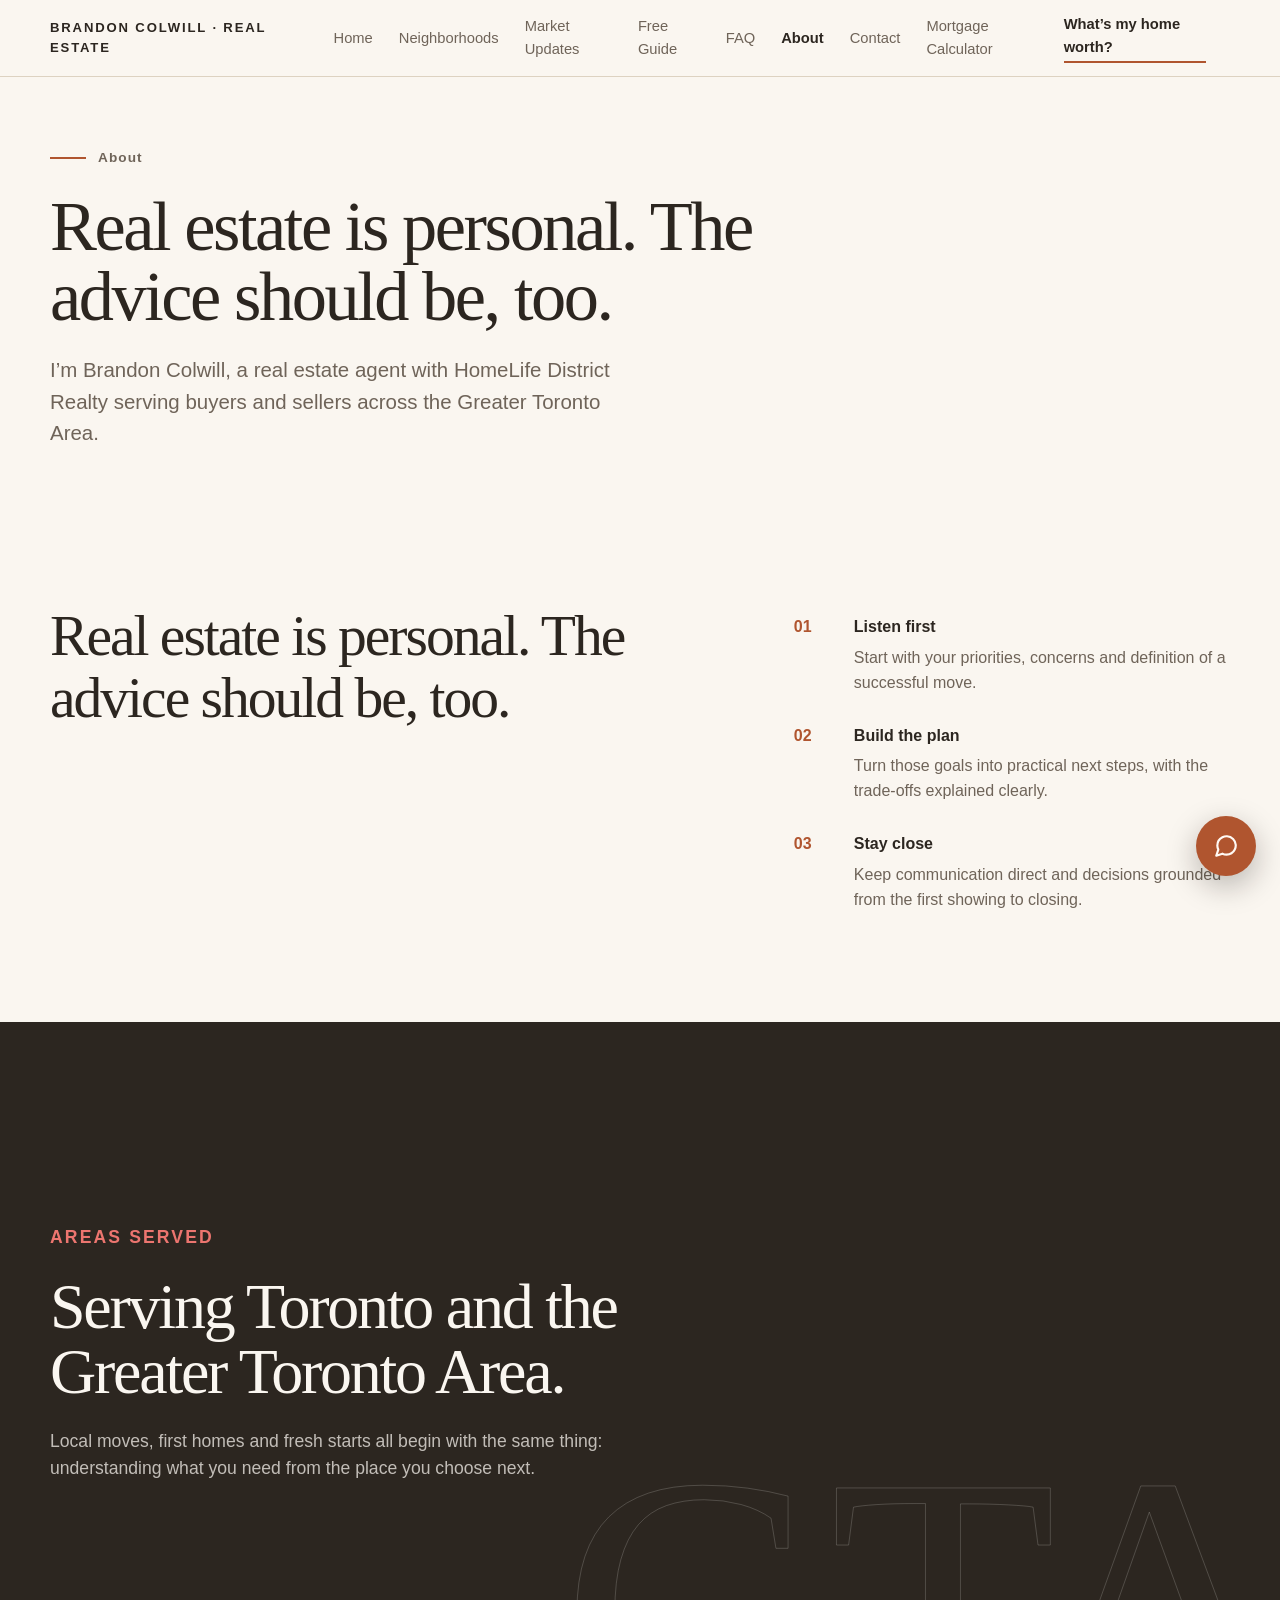
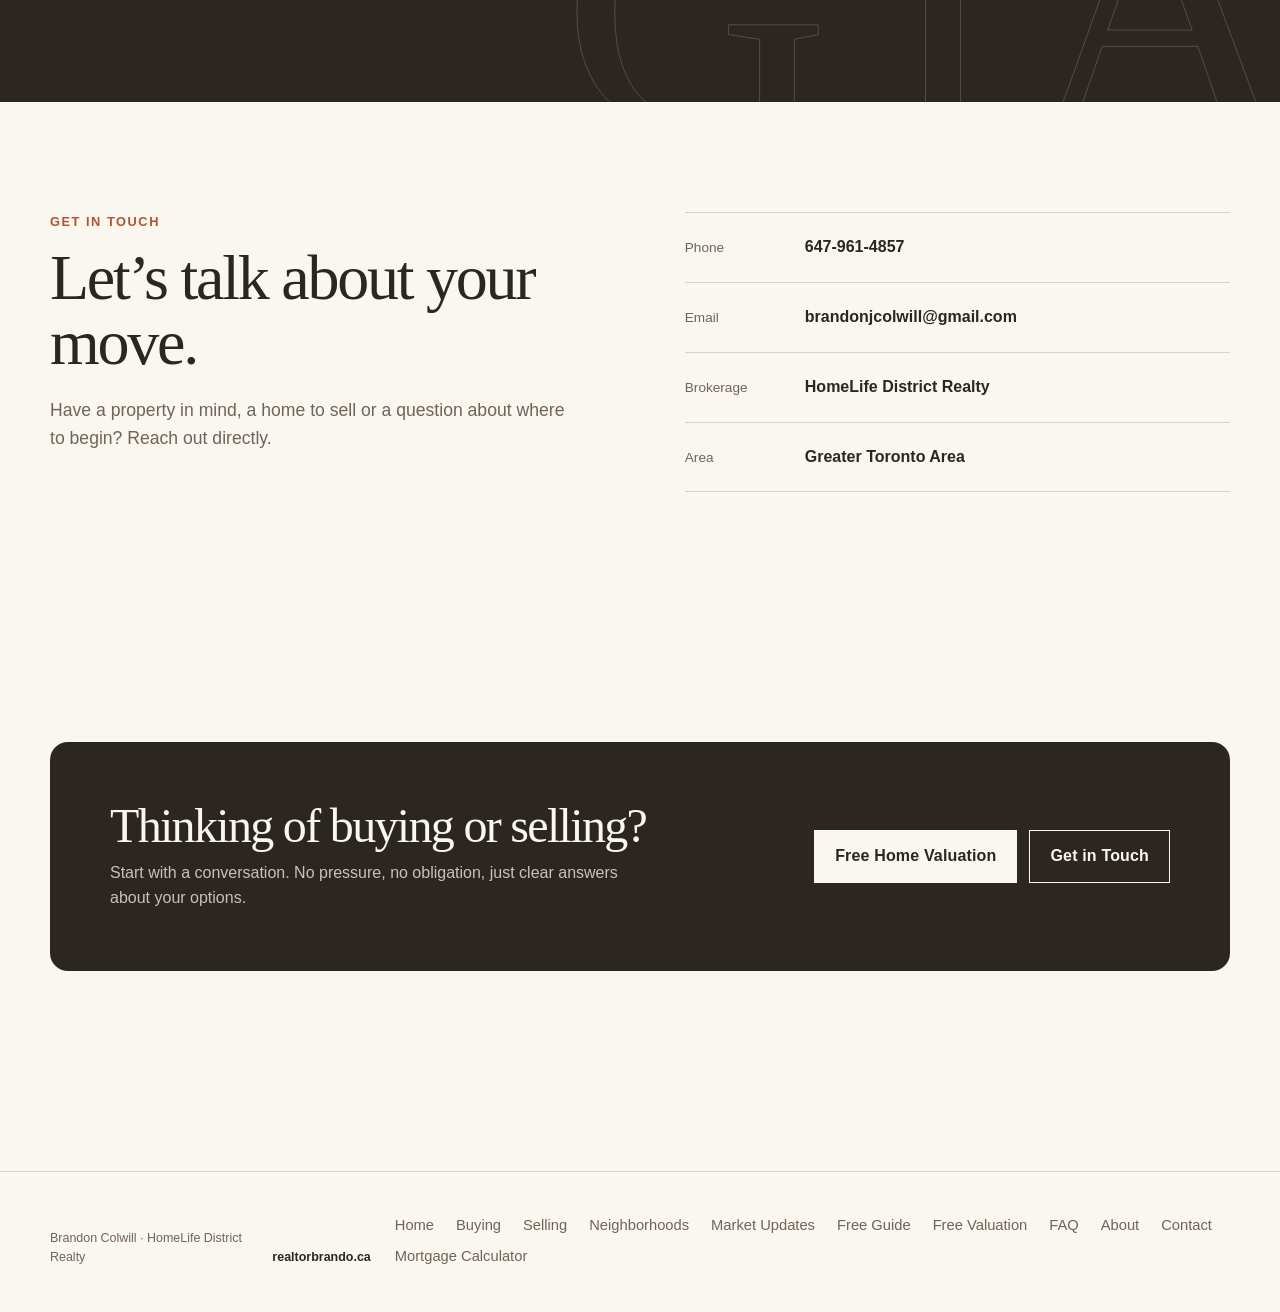
==== about.html @ e0e0dcb7 "Add Buyer and Seller hub pages + nav/footer/chatbot links" ====
<!doctype html>
<html lang="en">
<head>
  <meta charset="utf-8" />
  <meta name="viewport" content="width=device-width, initial-scale=1, viewport-fit=cover" />
  <meta name="color-scheme" content="light dark" />
  <meta name="description" content="About Brandon Colwill: thoughtful real estate guidance for buyers and sellers across the Greater Toronto Area with HomeLife District Realty." />
  <link rel="canonical" href="https://realtorbrando.ca/about.html" />
  <link rel="icon" type="image/png" href="[data-uri]" />
  <meta property="og:type" content="website" />
  <meta property="og:site_name" content="Brandon Colwill Real Estate" />
  <meta property="og:title" content="About Brandon Colwill | GTA Real Estate" />
  <meta property="og:description" content="About Brandon Colwill: thoughtful real estate guidance for buyers and sellers across the Greater Toronto Area with HomeLife District Realty." />
  <meta property="og:url" content="https://realtorbrando.ca/about.html" />
  <meta property="og:image" content="https://realtorbrando.ca/og-image.png" />
  <meta property="og:image:width" content="1200" />
  <meta property="og:image:height" content="630" />
  <meta property="og:image:alt" content="Brandon Colwill, Greater Toronto Area Real Estate" />
  <meta name="twitter:card" content="summary_large_image" />
  <meta name="twitter:title" content="About Brandon Colwill | GTA Real Estate" />
  <meta name="twitter:description" content="About Brandon Colwill: thoughtful real estate guidance for buyers and sellers across the Greater Toronto Area with HomeLife District Realty." />
  <meta name="twitter:image" content="https://realtorbrando.ca/og-image.png" />
  <title>About Brandon Colwill | GTA Real Estate</title>
  <link rel="stylesheet" href="styles.css" />
</head>
<body>
<header class="site-header" aria-label="Primary navigation">
    <div class="wrap topline">
      <div class="identity"><a href="index.html" style="text-decoration:none">Brandon Colwill &middot; Real Estate</a></div>
      <button class="nav-toggle" aria-label="Open menu" aria-expanded="false"><span></span><span></span><span></span></button>
      <nav class="main-nav" aria-label="Pages">
              <a href="index.html">Home</a>
      <a href="buyers.html" class="nav-hub">Buying</a>
      <a href="sellers.html" class="nav-hub">Selling</a>
      <a href="neighborhoods.html">Neighborhoods</a>
      <a href="market.html">Market Updates</a>
      <a href="guide.html">Free Guide</a>
      <a href="faq.html">FAQ</a>
      <a href="about.html" aria-current="page">About</a>
      <a href="contact.html">Contact</a>
      <a href="calculator.html">Mortgage Calculator</a>
      <a href="valuation.html" class="nav-cta">What&rsquo;s my home worth?</a>
      </nav>
      <div class="nav-scrim" aria-hidden="true"></div>
    </div>
  </header>
  <main>
    <div class="wrap page-hero">
      <p class="eyebrow">About</p>
      <h1>Real estate is personal. The advice should be, too.</h1>
      <p class="hero-lede">I’m Brandon Colwill, a real estate agent with HomeLife District Realty serving buyers and sellers across the Greater Toronto Area.</p>
    </div>

<section id="approach">
      <div class="wrap approach-grid">
        <p class="manifesto">Real estate is personal. The advice should be, too.</p>
        <div class="steps">
          <article class="step">
            <span>01</span>
            <div><h3>Listen first</h3><p>Start with your priorities, concerns and definition of a successful move.</p></div>
          </article>
          <article class="step">
            <span>02</span>
            <div><h3>Build the plan</h3><p>Turn those goals into practical next steps, with the trade-offs explained clearly.</p></div>
          </article>
          <article class="step">
            <span>03</span>
            <div><h3>Stay close</h3><p>Keep communication direct and decisions grounded from the first showing to closing.</p></div>
          </article>
        </div>
      </div>
    </section>
<section class="region">
      <div class="wrap">
        <p class="section-label">Areas served</p>
        <h2>Serving Toronto and the Greater Toronto Area.</h2>
        <p>Local moves, first homes and fresh starts all begin with the same thing: understanding what you need from the place you choose next.</p>
      </div>
    </section>
<section id="contact">
      <div class="wrap contact">
        <div>
          <p class="section-label">Get in touch</p>
          <h2>Let’s talk about your move.</h2>
          <p class="contact-copy">Have a property in mind, a home to sell or a question about where to begin? Reach out directly.</p>
        </div>
        <div class="contact-list">
          <div class="contact-row"><span>Phone</span><a href="tel:+16479614857">647-961-4857</a></div>
          <div class="contact-row"><span>Email</span><a href="mailto:brandonjcolwill@gmail.com">brandonjcolwill@gmail.com</a></div>
          <div class="contact-row"><span>Brokerage</span><strong>HomeLife District Realty</strong></div>
          <div class="contact-row"><span>Area</span><strong>Greater Toronto Area</strong></div>
        </div>
      </div>
    </section>
    <section><div class="wrap">
      <div class="cta-band">
        <div>
          <h2>Thinking of buying or selling?</h2>
          <p>Start with a conversation. No pressure, no obligation, just clear answers about your options.</p>
        </div>
        <div class="actions">
          <a class="button primary" href="valuation.html">Free Home Valuation</a>
          <a class="button secondary" href="about.html">Get in Touch</a>
        </div>
      </div>
    </div></section>

  </main>
<footer>
    <div class="wrap footer-inner">
      <p>Brandon Colwill &middot; HomeLife District Realty</p>
      <p class="domain">realtorbrando.ca</p>
      <nav class="footer-nav" aria-label="Footer">
        <a href="index.html">Home</a><a href="buyers.html">Buying</a><a href="sellers.html">Selling</a><a href="neighborhoods.html">Neighborhoods</a><a href="market.html">Market Updates</a><a href="guide.html">Free Guide</a><a href="valuation.html">Free Valuation</a><a href="faq.html">FAQ</a><a href="about.html">About</a><a href="contact.html">Contact</a><a href="calculator.html">Mortgage Calculator</a>
      </nav>
    </div>
  </footer>
<div class="mobile-cta" role="navigation" aria-label="Quick contact">
    <a class="mcta mcta-call" href="tel:+16479614857">Call Now</a>
    <a class="mcta mcta-value" href="valuation.html">Free Valuation</a>
  </div>
<div class="chat-widget">
  <div class="chat-nudge" id="chatNudge" hidden>
    <button class="chat-nudge-close" id="chatNudgeX" aria-label="Dismiss">×</button>
    <p>Hi! Looking to buy or sell in the GTA? Ask me anything.</p>
  </div>
  <div class="chat-panel" id="chatPanel" hidden role="dialog" aria-label="Chat with Brandon's assistant">
    <div class="chat-head">
      <span class="chat-avatar">B</span>
      <div><strong>Brando</strong><span class="chat-status"><i></i>Online · replies instantly</span></div>
      <button class="chat-close" id="chatClose" aria-label="Close chat">×</button>
    </div>
    <div class="chat-msgs" id="chatMsgs" aria-live="polite"></div>
    <div class="chat-chips" id="chatChips"></div>
    <form class="chat-input" id="chatForm">
      <input id="chatText" type="text" placeholder="Type your question…" autocomplete="off" aria-label="Type your question" maxlength="500" />
      <button type="submit" aria-label="Send">➤</button>
    </form>
  </div>
  <button class="chat-fab" id="chatFab" aria-label="Open chat">
    <svg class="ic-chat" viewBox="0 0 24 24" width="26" height="26" fill="none" stroke="currentColor" stroke-width="2" stroke-linecap="round" stroke-linejoin="round"><path d="M21 11.5a8.38 8.38 0 0 1-.9 3.8 8.5 8.5 0 0 1-7.6 4.7 8.38 8.38 0 0 1-3.8-.9L3 21l1.9-5.7a8.38 8.38 0 0 1-.9-3.8 8.5 8.5 0 0 1 4.7-7.6 8.38 8.38 0 0 1 3.8-.9h.5a8.48 8.48 0 0 1 8 8v.5z"/></svg>
    <svg class="ic-x" viewBox="0 0 24 24" width="24" height="24" fill="none" stroke="currentColor" stroke-width="2.4" stroke-linecap="round"><path d="M18 6 6 18M6 6l12 12"/></svg>
  </button>
</div>
<script>
(function(){
  var h=document.querySelector('.site-header');
  if(h){function t(){h.classList.toggle('scrolled',window.scrollY>40)}t();addEventListener('scroll',t,{passive:true});}
  var b=document.querySelector('.nav-toggle'),n=document.querySelector('.main-nav'),s=document.querySelector('.nav-scrim');
  if(b&&n){
    function close(){document.body.classList.remove('nav-open');b.setAttribute('aria-expanded','false');b.setAttribute('aria-label','Open menu');}
    b.addEventListener('click',function(){
      var open=document.body.classList.toggle('nav-open');
      b.setAttribute('aria-expanded',open?'true':'false');
      b.setAttribute('aria-label',open?'Close menu':'Open menu');
    });
    n.addEventListener('click',function(e){if(e.target.closest('a'))close();});
    if(s)s.addEventListener('click',close);
    addEventListener('keydown',function(e){if(e.key==='Escape')close();});
  }
})();
</script>
<script>
(function(){
  var fab=document.getElementById('chatFab'),panel=document.getElementById('chatPanel'),
      msgs=document.getElementById('chatMsgs'),form=document.getElementById('chatForm'),
      input=document.getElementById('chatText'),chips=document.getElementById('chatChips'),
      nudge=document.getElementById('chatNudge'),nudgeX=document.getElementById('chatNudgeX'),
      closeBtn=document.getElementById('chatClose');
  if(!fab)return;
  var opened=false,greeted=false,lead={step:0,name:'',phone:'',interest:''};
  var DEFAULT_CHIPS=["What's my home worth?","I'm looking to buy","Talk to Brandon"];
  function scrollDown(){msgs.scrollTop=msgs.scrollHeight;}
  function addMsg(html,who){
    var d=document.createElement('div');d.className='chat-msg '+who;
    if(who==='user'){d.textContent=html;}else{d.innerHTML=html;}
    msgs.appendChild(d);scrollDown();return d;
  }
  function setChips(list){
    chips.innerHTML='';
    list.forEach(function(t){
      var b=document.createElement('button');b.type='button';b.className='chat-chip';b.textContent=t;
      b.addEventListener('click',function(){handleUser(t);});
      chips.appendChild(b);
    });
  }
  function typing(on){
    var t=document.getElementById('chatTyping');
    if(on&&!t){var d=document.createElement('div');d.className='chat-msg bot typing';d.id='chatTyping';d.innerHTML='<span></span><span></span><span></span>';msgs.appendChild(d);scrollDown();}
    if(!on&&t){t.remove();}
  }
  function say(html,chipsList){
    typing(true);
    setTimeout(function(){
      typing(false);addMsg(html,'bot');setChips(chipsList||[]);
    },650+Math.random()*500);
  }
  function openChat(){
    panel.hidden=false;fab.classList.add('open');fab.setAttribute('aria-label','Close chat');
    opened=true;nudge.hidden=true;
    if(!greeted){greeted=true;
      say("Hey! I'm <b>Brando</b>, Brandon's digital assistant. Are you looking to <b>buy</b>, <b>sell</b>, or just browsing?",DEFAULT_CHIPS);
    }
    setTimeout(function(){input.focus();},100);
  }
  function closeChat(){panel.hidden=true;fab.classList.remove('open');fab.setAttribute('aria-label','Open chat');}
  fab.addEventListener('click',function(){panel.hidden?openChat():closeChat();});
  closeBtn.addEventListener('click',closeChat);
  nudge.addEventListener('click',function(e){if(e.target!==nudgeX)openChat();});
  nudgeX.addEventListener('click',function(e){e.stopPropagation();nudge.hidden=true;try{sessionStorage.setItem('chatNudgeOff','1');}catch(_){}});
  document.addEventListener('keydown',function(e){if(e.key==='Escape'&&!panel.hidden)closeChat();});
  setTimeout(function(){
    var off=false;try{off=sessionStorage.getItem('chatNudgeOff');}catch(_){}
    if(!opened&&!off)nudge.hidden=false;
  },7000);
  function startLead(){
    lead={step:1,name:'',phone:'',interest:''};
    say("Absolutely! Brandon loves talking real estate. What's your <b>full name</b>?");
  }
  function submitLead(){
    var payload={name:lead.name,phone:lead.phone,interest:lead.interest,
      _subject:'Chatbot lead from realtorbrando.ca',
      message:'New chat lead: '+lead.name+' ('+lead.phone+'), interested in: '+lead.interest};
    try{
      fetch('https://formsubmit.co/ajax/brandonjcolwill@gmail.com',{method:'POST',
        headers:{'Content-Type':'application/json','Accept':'application/json'},
        body:JSON.stringify(payload)});
    }catch(_){}
    lead.step=0;
    say("Done, "+esc(lead.name.split(' ')[0])+"! Brandon will reach out shortly at <b>"+esc(lead.phone)+"</b>. Anything else I can help with meanwhile?",DEFAULT_CHIPS);
  }
  function esc(s){return String(s).replace(/&/g,'&amp;').replace(/</g,'&lt;').replace(/>/g,'&gt;');}
  function brain(raw){
    var t=' '+raw.toLowerCase()+' ';
    function has(){for(var i=0;i<arguments.length;i++){if(t.indexOf(arguments[i])>-1)return true;}return false;}
    if(lead.step===1){lead.name=raw.trim()||'there';lead.step=2;
      return "Nice to meet you, "+esc(lead.name.split(' ')[0])+"! What's the <b>best number</b> to reach you at?";}
    if(lead.step===2){lead.phone=raw.trim();lead.step=3;
      return "Got it. Are you looking to <b>buy</b>, <b>sell</b>, or both?";}
    if(lead.step===3){lead.interest=raw.trim();submitLead();return null;}
    if(has('call me','call back','have him call','talk to brandon','speak to','human','real person','book','appointment','schedule'))
      {startLead();return null;}
    if(has('hi','hello','hey','morning','afternoon','evening')&&t.trim().length<14)
      return "Hey! Are you looking to <b>buy</b>, <b>sell</b>, or just browsing?";
    if(has('worth','value','valuation','sell','selling','list my','price of my','my home','my house','my condo'))
      return "You can get a <b>free home valuation</b> in about 30 seconds, no strings attached: <a href='valuation.html'>What's My Home Worth →</a><br><br>And here's <a href='sellers.html'>how selling works</a>, including exactly how I'd market your home.<br><br>Or want Brandon to walk you through the numbers on a call?";
    if(has('buy','buying','purchase','first time','first-time','fhsa','hbp','down payment','pre-approval','preapproval','mortgage'))
      return "Smart move getting informed first. Start with <a href='buyers.html'>how buying works</a>: the 5-step process, real costs, and FAQ. Then try the <a href='calculator.html'>mortgage calculator</a> and grab the <a href='guide.html'>First-Time Buyer's Guide →</a>.<br><br>Want Brandon to build you a personalized buying plan?";
    if(has('commission','fee','charge','cost to sell','how much do you'))
      return "Brandon's commission is competitive and always discussed upfront. Every home is different, so he quotes exact numbers for your place. Want him to run them for you?";
    if(has('neighbourhood','neighborhood','area','areas','location','where'))
      return "Brandon covers the whole GTA: <a href='neighborhoods.html'>explore the neighbourhood guides →</a>. Any area in particular catching your eye?";
    if(has('market','prices','rates','trends','stats'))
      return "The latest numbers are on the <a href='market.html'>Market Updates →</a> page, refreshed monthly from TRREB data. Anything specific you want to know?";
    if(has('contact','reach','email','number','phone'))
      return "You can reach Brandon directly at <a href='tel:+16479614857'>(647) 961-4857</a>, or I can have him call you. Just say <b>\"call me\"</b>.";
    if(has('who are you','your name','brando'))
      return "I'm <b>Brando</b>, Brandon Colwill's digital assistant. I answer questions and connect you with Brandon, a Homelife District Realty agent serving the GTA.";
    if(has('thank','thanks','thx','appreciated')) return "Anytime! Good luck with the move. I'm here if anything else comes up.";
    if(has('bye','goodbye','see you','later')) return "Talk soon! And remember, the <a href='valuation.html'>free home valuation</a> is always there when curiosity strikes.";
    if(has('yes','yeah','sure','ok','please do')&&/call|talk|reach|contact/.test(' '+document.title.toLowerCase()))
      {startLead();return null;}
    if(has('yes','yeah','yep','sure','okay','ok','please','definitely'))
      return "Great! The fastest way is a quick call. Want Brandon to call you? Just say <b>\"call me\"</b>.";
    return "I want to make sure you get the right answer. Want <b>Brandon</b> himself to reach out? Just say <b>\"call me\"</b> and I'll set it up.";
  }
  function handleUser(text){
    if(!text.trim())return;
    addMsg(text,'user');setChips([]);
    var r=brain(text);
    if(r)say(r,DEFAULT_CHIPS);
  }
  form.addEventListener('submit',function(e){
    e.preventDefault();var v=input.value;input.value='';handleUser(v);
  });
})();
</script>
</body>
</html>
---- styles.css ----
:root {
      color-scheme: light dark;
      --paper:#f5f3ef;
      --paper-2:#ebe8e2;
      --ink:#11100f;
      --muted:#625e57;
      --line:#cdc8bf;
      --accent:#b12724;
      --accent-ink:#fff9f5;
      --panel:#ffffff;
      --shadow:0 24px 70px rgba(34,29,22,.12);
    }
    @media (prefers-color-scheme:dark) {
      :root {
        --paper:#111210;
        --paper-2:#1a1b18;
        --ink:#f4f0e8;
        --muted:#b9b3a9;
        --line:#3a3a35;
        --accent:#e05a52;
        --accent-ink:#17100f;
        --panel:#f4f1eb;
        --shadow:0 24px 70px rgba(0,0,0,.34);
      }
    }
    *{box-sizing:border-box}
    html{scroll-behavior:smooth}
    body{
      margin:0;
      background:var(--paper);
      color:var(--ink);
      font-family:"Helvetica Neue",Helvetica,Arial,sans-serif;
      font-size:16px;
      line-height:1.55;
      overflow-x:hidden;
    }
    a{color:inherit}
    button,a{-webkit-tap-highlight-color:transparent}
    .wrap{width:min(1180px,calc(100% - 44px));margin-inline:auto}
    .topline{
      display:flex;
      align-items:center;
      justify-content:space-between;
      gap:24px;
      min-height:76px;
      border-bottom:1px solid var(--line);
    }
    .identity{font-size:.82rem;font-weight:750;letter-spacing:.14em;text-transform:uppercase}
    nav{display:flex;align-items:center;gap:26px}
    nav a{text-decoration:none;color:var(--muted);font-size:.92rem}
    nav a:hover,nav a:focus-visible{color:var(--ink)}
    .nav-cta{color:var(--ink);font-weight:700;border-bottom:2px solid var(--accent);padding-bottom:3px}
    .hero{
      min-height:calc(100vh - 76px);
      min-height:calc(100svh - 76px);
      display:grid;
      grid-template-columns:minmax(0,1.08fr) minmax(320px,.92fr);
      align-items:center;
      gap:7vw;
      padding-block:70px 80px;
    }
    .hero-copy{max-width:690px}
    .eyebrow{
      display:flex;
      align-items:center;
      gap:12px;
      margin:0 0 23px;
      color:var(--muted);
      font-size:.85rem;
      font-weight:700;
      letter-spacing:.08em;
    }
    .eyebrow::before{content:"";width:36px;height:2px;background:var(--accent)}
    h1,h2,h3,p{margin-top:0}
    h1,h2{
      font-family:Georgia,"Times New Roman",serif;
      font-weight:500;
      letter-spacing:-.035em;
    }
    h1{font-size:clamp(3.65rem,7.2vw,7rem);line-height:.92;margin-bottom:30px;max-width:790px}
    .hero-lede{font-size:clamp(1.08rem,1.6vw,1.3rem);line-height:1.55;color:var(--muted);max-width:570px;margin-bottom:36px}
    .actions{display:flex;flex-wrap:wrap;gap:12px}
    .button{
      display:inline-flex;
      align-items:center;
      justify-content:center;
      min-height:50px;
      padding:13px 20px;
      border:1px solid var(--ink);
      text-decoration:none;
      font-weight:750;
      letter-spacing:.01em;
      transition:background .18s,color .18s,border-color .18s;
    }
    .button.primary{background:var(--ink);color:var(--paper)}
    .button.primary:hover,.button.primary:focus-visible{background:var(--accent);border-color:var(--accent);color:var(--accent-ink)}
    .button.secondary:hover,.button.secondary:focus-visible{border-color:var(--accent);color:var(--accent)}
    .brand-frame{
      position:relative;
      width:min(100%,480px);
      aspect-ratio:4/5;
      justify-self:end;
      background:var(--panel);
      box-shadow:var(--shadow);
      display:grid;
      place-items:center;
      padding:9%;
      overflow:hidden;
    }
    .brand-frame::before,.brand-frame::after{content:"";position:absolute;background:var(--accent)}
    .brand-frame::before{width:9px;height:28%;right:0;top:0}
    .brand-frame::after{height:9px;width:28%;right:0;top:0}
    .brand-frame img{display:block;width:100%;height:100%;object-fit:contain;mix-blend-mode:multiply}
    .brand-note{position:absolute;left:18px;bottom:14px;color:#4c4944;font-size:.74rem;letter-spacing:.08em;text-transform:uppercase}
    section{padding-block:110px}
    .section-head{display:grid;grid-template-columns:1fr 1.35fr;gap:60px;margin-bottom:60px;align-items:end}
    .section-label{color:var(--accent);font-weight:800;font-size:.8rem;letter-spacing:.12em;text-transform:uppercase}
    h2{font-size:clamp(2.5rem,5vw,4.7rem);line-height:1.02;margin-bottom:0}
    .section-intro{font-size:1.1rem;color:var(--muted);max-width:600px;margin:0}
    .services{background:var(--paper-2)}
    .service-list{border-top:1px solid var(--line)}
    .service{display:grid;grid-template-columns:70px .7fr 1fr;gap:32px;padding:30px 0;border-bottom:1px solid var(--line);align-items:start}
    .service-number{font-family:Georgia,"Times New Roman",serif;color:var(--accent);font-size:1.1rem}
    .service h3{font-size:1.4rem;margin:0;font-weight:700}
    .service p{color:var(--muted);max-width:600px;margin:0}
    .approach-grid{display:grid;grid-template-columns:1.2fr .8fr;gap:7vw;align-items:start}
    .manifesto{font-family:Georgia,"Times New Roman",serif;font-size:clamp(2rem,4.5vw,4.2rem);line-height:1.08;letter-spacing:-.035em;margin:0}
    .steps{display:grid;gap:28px;padding-top:10px}
    .step{display:grid;grid-template-columns:44px 1fr;gap:16px}
    .step span{color:var(--accent);font-weight:800}
    .step h3{font-size:1rem;margin:0 0 6px}
    .step p{color:var(--muted);margin:0}
    .region{
      position:relative;
      background:var(--ink);
      color:var(--paper);
      overflow:hidden;
    }
    .region::after{
      content:"GTA";
      position:absolute;
      right:-.04em;
      bottom:-.24em;
      font-family:Georgia,"Times New Roman",serif;
      font-size:clamp(10rem,29vw,29rem);
      line-height:1;
      color:transparent;
      -webkit-text-stroke:1px color-mix(in srgb,var(--paper) 18%,transparent);
      pointer-events:none;
    }
    .region .wrap{position:relative;z-index:1;min-height:460px;display:flex;flex-direction:column;justify-content:center}
    .region .section-label{color:#ec756f;margin-bottom:22px}
    .region h2{max-width:720px;margin-bottom:24px}
    .region p{max-width:620px;color:color-mix(in srgb,var(--paper) 73%,transparent);font-size:1.1rem}
    .contact{display:grid;grid-template-columns:1fr 1fr;gap:7vw;align-items:start}
    .contact h2{margin-bottom:22px}
    .contact-copy{color:var(--muted);max-width:530px;font-size:1.1rem}
    .contact-list{border-top:1px solid var(--line)}
    .contact-row{display:grid;grid-template-columns:100px 1fr;gap:20px;padding:22px 0;border-bottom:1px solid var(--line);align-items:center}
    .contact-row span{color:var(--muted);font-size:.85rem}
    .contact-row a{text-decoration:none;font-weight:750;overflow-wrap:anywhere}
    .contact-row a:hover,.contact-row a:focus-visible{color:var(--accent)}
    footer{border-top:1px solid var(--line);padding:28px 0 44px}
    .footer-inner{display:flex;justify-content:space-between;gap:24px;align-items:flex-end}
    footer p{margin:0;color:var(--muted);font-size:.78rem;max-width:640px}
    .domain{font-weight:750;color:var(--ink)}
    :focus-visible{outline:3px solid color-mix(in srgb,var(--accent) 45%,transparent);outline-offset:4px}
    @media (max-width:820px){
      .wrap{width:min(100% - 32px,680px)}
      .topline{min-height:66px}.identity{font-size:.72rem}nav a:not(.nav-cta){display:none}
      .hero{grid-template-columns:1fr;gap:50px;padding:56px 0 68px;min-height:auto}
      h1{font-size:clamp(3.5rem,15vw,5.4rem)}
      .brand-frame{justify-self:stretch;width:100%;max-width:none;aspect-ratio:6/5;padding:10% 19%}
      section{padding-block:80px}
      .section-head{grid-template-columns:1fr;gap:18px;margin-bottom:42px}
      .service{grid-template-columns:42px 1fr;gap:10px 14px}
      .service p{grid-column:2}
      .approach-grid,.contact{grid-template-columns:1fr;gap:54px}
      .footer-inner{align-items:flex-start;flex-direction:column}
      .region .wrap{min-height:430px}
      .region::after{font-size:clamp(7rem,36vw,14rem)}
    }
    @media (max-width:470px){
      .wrap{width:calc(100% - 28px)}
      .topline{min-height:60px;gap:14px}
      .identity{font-size:.66rem;letter-spacing:.05em;white-space:nowrap}
      nav{gap:0}
      .nav-cta{font-size:.82rem;min-height:44px;display:inline-flex;align-items:center;padding-bottom:2px;flex-shrink:0}
      .hero{padding-top:43px}
      h1{font-size:clamp(2.75rem,12.5vw,4rem)}
      .hero-lede{font-size:1rem}.actions{display:grid}.button{width:100%}
      .brand-frame{aspect-ratio:1/1;padding:10% 14%}
      .brand-note{font-size:.72rem;left:12px;bottom:10px}
      .service{grid-template-columns:34px 1fr;padding:24px 0}
      .contact-row{grid-template-columns:1fr;gap:4px}
    }
    @media (prefers-reduced-motion:reduce){html{scroll-behavior:auto}.button{transition:none}}
      /* ---- Valuation band ---- */
    .valuation{background:var(--ink);color:var(--paper)}
    .valuation-grid{display:grid;grid-template-columns:1fr 1fr;gap:7vw;align-items:start}
    .valuation .section-label{color:#ec756f;margin-bottom:22px}
    .valuation h2{color:var(--paper);margin-bottom:24px}
    .valuation-copy{color:color-mix(in srgb,var(--paper) 78%,transparent);font-size:1.1rem;max-width:520px}
    .valuation-list{list-style:none;margin:28px 0 0;padding:0}
    .valuation-list li{padding:12px 0 12px 28px;position:relative;border-top:1px solid color-mix(in srgb,var(--paper) 16%,transparent);color:color-mix(in srgb,var(--paper) 85%,transparent)}
    .valuation-list li::before{content:"";position:absolute;left:2px;top:20px;width:10px;height:10px;background:var(--accent);border-radius:50%}
    .form-card{background:var(--paper);color:var(--ink);padding:38px 34px}
    .field{margin-bottom:18px}
    .field-row{display:grid;grid-template-columns:1fr 1fr;gap:16px}
    .field label{display:block;font-weight:750;font-size:.82rem;letter-spacing:.02em;margin-bottom:8px}
    .field .optional{font-weight:400;color:var(--muted)}
    .field input,.field select,.field textarea{width:100%;padding:13px 14px;border:1px solid var(--line);background:#fff;font:inherit;font-size:1rem;color:var(--ink);border-radius:0;box-sizing:border-box}
    .field textarea{resize:vertical;min-height:76px}
    .field input:focus,.field select:focus,.field textarea:focus{outline:3px solid color-mix(in srgb,var(--accent) 45%,transparent);outline-offset:1px;border-color:var(--accent)}
    .form-submit{width:100%;margin-top:6px;cursor:pointer;font:inherit}
    .form-note{font-size:.82rem;color:var(--muted);margin:14px 0 0;text-align:center}
    /* ---- Neighborhood guides ---- */
    .guides{background:var(--paper-2)}
    .guide-grid{display:grid;grid-template-columns:repeat(3,1fr);gap:0 48px;border-top:1px solid var(--line)}
    .guide{padding:30px 0;border-bottom:1px solid var(--line)}
    .guide h3{font-size:1.35rem;margin:0 0 6px}
    .guide-vibe{font-family:Georgia,"Times New Roman",serif;font-style:italic;color:var(--accent);margin:0 0 12px}
    .guide p:last-child{color:var(--muted);margin:0}
    .guides-cta{margin-top:34px;font-size:1.05rem}
    .guides-cta a{color:var(--accent);font-weight:750}
    /* ---- Market updates ---- */
    .market-post{border:1px solid var(--line);padding:44px 40px;max-width:860px;background:#fff}
    .market-date{color:var(--accent);font-weight:800;font-size:.8rem;letter-spacing:.12em;text-transform:uppercase;margin:0 0 14px}
    .market-post h3{font-size:clamp(1.5rem,2.6vw,2.1rem);margin:0 0 22px;letter-spacing:-.01em}
    .market-stats{list-style:none;margin:0 0 22px;padding:0}
    .market-stats li{padding:11px 0 11px 26px;position:relative;border-top:1px solid var(--line);color:var(--muted)}
    .market-stats li:last-child{border-bottom:1px solid var(--line)}
    .market-stats li::before{content:"";position:absolute;left:2px;top:19px;width:9px;height:9px;background:var(--accent);border-radius:50%}
    .market-stats strong{color:var(--ink)}
    .market-post>p{color:var(--muted);max-width:700px}
    .market-post>p strong{color:var(--ink)}
    .market-source{font-size:.85rem !important}
    /* ---- Listings ---- */
    .listings{background:var(--paper-2)}
    .listing-grid{display:grid;gap:28px}
    .listing-empty{border:1px dashed var(--line);padding:56px 40px;text-align:center;background:var(--paper)}
    .listing-empty h3{font-size:1.6rem;margin:0 0 14px}
    .listing-empty p{color:var(--muted);max-width:560px;margin:0 auto 28px}
    .listing-card{border:1px solid var(--line);background:#fff;display:grid;grid-template-columns:320px 1fr}
    .listing-photo{background:var(--paper-2);min-height:240px;display:flex;align-items:center;justify-content:center;color:var(--muted);font-size:.85rem;letter-spacing:.1em;text-transform:uppercase}
    .listing-body{padding:34px 32px}
    .listing-price{font-family:Georgia,"Times New Roman",serif;font-size:1.7rem;color:var(--accent);margin:0 0 8px}
    .listing-body h3{font-size:1.25rem;margin:0 0 6px}
    .listing-meta{color:var(--muted);font-size:.92rem;margin:0 0 14px}
    .listing-desc{color:var(--muted);margin:0 0 20px}
    .listing-link{color:var(--accent);font-weight:750;text-decoration:none;border-bottom:2px solid var(--accent);padding-bottom:2px}
    .guide-capture{background:var(--paper)}
    .guide-grid{display:grid;grid-template-columns:1fr 1fr;gap:7vw;align-items:start}
    .guide-copy{color:var(--muted);font-size:1.1rem;max-width:520px}
    .guide-list{list-style:none;margin:28px 0 0;padding:0}
    .guide-list li{padding:12px 0 12px 28px;position:relative;border-top:1px solid var(--line);color:var(--muted)}
    .guide-list li::before{content:"";position:absolute;left:2px;top:20px;width:10px;height:10px;background:var(--accent);border-radius:50%}
    .hero-sub{display:block;margin-top:18px;color:var(--muted)}
    .hero-sub a{color:var(--accent);font-weight:750;text-decoration:none;border-bottom:2px solid var(--accent);padding-bottom:1px}
    @media (max-width:900px){
      .valuation-grid,.guide-grid{grid-template-columns:1fr;gap:44px}
      .guide-grid{grid-template-columns:1fr 1fr;gap:0 32px}
      .listing-card{grid-template-columns:1fr}
      .listing-photo{min-height:200px}
    }
    @media (max-width:620px){
      .guide-grid{grid-template-columns:1fr}
      .field-row{grid-template-columns:1fr}
      .form-card{padding:28px 22px}
      .market-post{padding:32px 24px}
      .listing-empty{padding:40px 24px}
    }

/* ===== Multi-page redesign additions ===== */
/* Warmer, more welcoming palette (overrides base theme) */
:root{
  --paper:#faf6f0;
  --paper-2:#f0e8d9;
  --ink:#2c2620;
  --muted:#6f6459;
  --line:#ddd2c1;
  --accent:#b0552f;
  --accent-ink:#fff9f4;
}
@media (prefers-color-scheme:dark){
  :root{
    --paper:#151210;
    --paper-2:#1f1a15;
    --ink:#f5efe6;
    --muted:#b8ab9c;
    --line:#3e362c;
    --accent:#d08054;
    --accent-ink:#1d1310;
  }
}
.site-header{position:sticky;top:0;z-index:100;background:var(--paper);border-bottom:1px solid var(--line);transition:box-shadow .25s}
.site-header .topline{border-bottom:none}
.site-header.scrolled{box-shadow:0 8px 28px rgba(20,16,10,.10)}
.site-header.scrolled .topline{min-height:58px}
nav a[aria-current="page"]{color:var(--ink);font-weight:700}
.nav-toggle{display:none;background:none;border:none;cursor:pointer;padding:12px;min-height:44px;min-width:44px;-webkit-tap-highlight-color:transparent}
.nav-toggle span{display:block;width:24px;height:2px;background:var(--ink);margin:5px 0;transition:transform .25s,opacity .25s;border-radius:2px}
@media (max-width:820px){
  .nav-toggle{display:block;flex-shrink:0}
  .main-nav a:not(.nav-cta){display:block}
  .main-nav{position:fixed;top:0;right:0;bottom:0;width:min(340px,88vw);z-index:300;background:var(--paper);border-left:1px solid var(--line);box-shadow:-12px 0 40px rgba(20,16,10,.15);flex-direction:column;align-items:stretch;justify-content:flex-start;gap:0;padding:84px 28px 40px;transform:translateX(103%);transition:transform .32s ease;overflow-y:auto}
  body.nav-open .main-nav{transform:none}
  .main-nav a{padding:15px 0;border-bottom:1px solid var(--line);font-size:1.05rem;white-space:normal;color:var(--ink)}
  .main-nav a.nav-cta{border-bottom:none;margin-top:20px;text-align:center;background:var(--accent);color:var(--accent-ink);padding:15px;border-radius:10px;font-weight:800}
  body.nav-open{overflow:hidden}
  body.nav-open .mobile-cta{display:none}
  body.nav-open .nav-toggle span:nth-child(1){transform:translateY(7px) rotate(45deg)}
  body.nav-open .nav-toggle span:nth-child(2){opacity:0}
  body.nav-open .nav-toggle span:nth-child(3){transform:translateY(-7px) rotate(-45deg)}
  .nav-scrim{position:fixed;inset:0;z-index:290;background:rgba(15,12,8,.45);opacity:0;pointer-events:none;transition:opacity .3s}
  body.nav-open .nav-scrim{opacity:1;pointer-events:auto}
}
/* Trust strip */
.trust-strip{border-bottom:1px solid var(--line);background:var(--paper-2)}
.trust-inner{display:flex;flex-wrap:wrap;gap:8px 36px;padding:15px 0;font-size:.76rem;font-weight:750;letter-spacing:.12em;text-transform:uppercase;color:var(--muted)}
/* Sticky mobile CTA bar */
.mobile-cta{display:none}
@media (max-width:720px){
  body{padding-bottom:82px}
  .mobile-cta{display:flex;position:fixed;left:0;right:0;bottom:0;z-index:200;gap:8px;padding:10px 12px calc(10px + env(safe-area-inset-bottom));background:var(--paper);border-top:1px solid var(--line);box-shadow:0 -6px 20px rgba(20,16,10,.14)}
  .mcta{flex:1;display:inline-flex;align-items:center;justify-content:center;min-height:50px;border-radius:10px;font-weight:800;font-size:.95rem;text-decoration:none;letter-spacing:.01em}
  .mcta-call{background:var(--ink);color:var(--paper)}
  .mcta-value{background:var(--accent);color:var(--accent-ink)}
}
/* Page hero for subpages */
.page-hero{padding:70px 0 10px}
.page-hero h1{font-size:clamp(2.6rem,6vw,4.4rem);line-height:1;margin-bottom:22px}
/* FAQ accordion */
.faq-list{max-width:840px;margin-bottom:90px}
.faq-item{border-bottom:1px solid var(--line)}
.faq-item summary{cursor:pointer;list-style:none;display:flex;justify-content:space-between;align-items:center;gap:20px;padding:22px 0;font-weight:750;font-size:1.06rem}
.faq-item summary::-webkit-details-marker{display:none}
.faq-item summary::after{content:"+";font-size:1.6rem;font-weight:300;color:var(--accent);flex-shrink:0;line-height:1;transition:transform .2s}
.faq-item[open] summary::after{transform:rotate(45deg)}
.faq-a{color:var(--muted);padding:2px 0 26px;max-width:700px}
.faq-a p{margin-bottom:12px}
/* Card hover polish */
.guide,.listing-card{transition:transform .2s ease,box-shadow .2s ease}
a.guide:hover,.listing-card:hover{transform:translateY(-4px);box-shadow:var(--shadow)}
/* Brand frame: stack logo above tagline so they never overlap */
.brand-frame{display:flex;flex-direction:column;align-items:center;justify-content:center}
.brand-frame img{flex:1 1 auto;min-height:0;width:100%;height:0;object-fit:contain}
.brand-note{position:static;flex:0 0 auto;margin:16px 0 0;text-align:center}
/* Mobile: let the logo blend into the page instead of a white card.
   The logo image uses multiply blending, so its white background melts
   into the beige page. Dark mode keeps the light card so the black
   logo stays visible. */
@media (max-width:820px){
  .brand-frame{background:transparent;box-shadow:none}
}
@media (max-width:820px) and (prefers-color-scheme:dark){
  .brand-frame{background:var(--panel);box-shadow:var(--shadow)}
}
/* Listing cards with real photos */
.listing-photo{padding:0;overflow:hidden}
.listing-photo img{width:100%;height:100%;object-fit:cover;display:block;align-self:stretch}
/* Inline text links */
.text-link{color:var(--accent);font-weight:700;white-space:nowrap}
/* Buyer/Seller hubs live in the mobile drawer; desktop keeps the 8 core links */
@media (min-width:821px){.main-nav a.nav-hub{display:none}}
/* Chatbot */
.chat-fab{position:fixed;right:24px;bottom:24px;z-index:250;width:60px;height:60px;border-radius:50%;border:none;background:var(--accent);color:var(--accent-ink);cursor:pointer;display:flex;align-items:center;justify-content:center;box-shadow:0 10px 30px rgba(20,16,10,.28);transition:transform .2s}
.chat-fab:hover{transform:scale(1.07)}
.chat-fab .ic-x{display:none}
.chat-fab.open .ic-chat{display:none}
.chat-fab.open .ic-x{display:block}
.chat-nudge{position:fixed;right:96px;bottom:36px;z-index:250;max-width:260px;background:var(--panel);border:1px solid var(--line);border-radius:14px 14px 4px 14px;padding:12px 36px 12px 14px;box-shadow:0 10px 30px rgba(20,16,10,.2);font-size:.88rem;cursor:pointer;animation:chatpop .35s ease}
.chat-nudge p{margin:0}
.chat-nudge-close{position:absolute;top:6px;right:8px;background:none;border:none;font-size:1rem;cursor:pointer;color:var(--muted);padding:4px}
@keyframes chatpop{from{opacity:0;transform:translateY(8px)}to{opacity:1;transform:none}}
.chat-panel{position:fixed;right:24px;bottom:100px;z-index:260;width:min(380px,calc(100vw - 40px));height:min(560px,72vh);display:flex;flex-direction:column;background:var(--paper);border:1px solid var(--line);border-radius:18px;box-shadow:0 24px 70px rgba(20,16,10,.3);overflow:hidden}
.chat-panel[hidden]{display:none}
.chat-head{display:flex;align-items:center;gap:10px;padding:14px 16px;background:var(--panel);border-bottom:1px solid var(--line)}
.chat-avatar{width:38px;height:38px;border-radius:50%;background:var(--accent);color:var(--accent-ink);display:flex;align-items:center;justify-content:center;font-weight:800;flex-shrink:0}
.chat-head>div{flex:1;display:flex;flex-direction:column}
.chat-head strong{font-size:.95rem}
.chat-status{font-size:.74rem;color:var(--muted);display:flex;align-items:center;gap:6px}
.chat-status i{width:8px;height:8px;border-radius:50%;background:#2e9e5b;display:inline-block}
.chat-close{background:none;border:none;font-size:1.5rem;cursor:pointer;color:var(--muted);padding:6px;line-height:1}
.chat-msgs{flex:1;overflow-y:auto;padding:16px 14px;display:flex;flex-direction:column;gap:10px}
.chat-msg{max-width:82%;padding:10px 14px;border-radius:16px;font-size:.9rem;line-height:1.45;word-wrap:break-word}
.chat-msg.bot{background:var(--panel);border:1px solid var(--line);border-bottom-left-radius:4px;align-self:flex-start}
.chat-msg.user{background:var(--accent);color:var(--accent-ink);border-bottom-right-radius:4px;align-self:flex-end}
.chat-msg.bot a{color:var(--accent);font-weight:700}
.chat-msg.typing{display:flex;gap:5px;padding:14px 16px}
.chat-msg.typing span{width:7px;height:7px;border-radius:50%;background:var(--muted);animation:blink 1.2s infinite}
.chat-msg.typing span:nth-child(2){animation-delay:.2s}
.chat-msg.typing span:nth-child(3){animation-delay:.4s}
@keyframes blink{0%,60%,100%{opacity:.25}30%{opacity:1}}
.chat-chips{display:flex;gap:8px;padding:0 14px 10px;flex-wrap:wrap}
.chat-chip{background:var(--panel);border:1px solid var(--accent);color:var(--accent);border-radius:20px;padding:8px 14px;font-size:.82rem;cursor:pointer;font-weight:600}
.chat-chip:hover{background:var(--accent);color:var(--accent-ink)}
.chat-input{display:flex;gap:8px;padding:12px 14px;border-top:1px solid var(--line);background:var(--panel)}
.chat-input input{flex:1;border:1px solid var(--line);border-radius:22px;padding:10px 16px;font-size:.9rem;background:var(--paper);color:var(--ink)}
.chat-input input:focus{outline:2px solid var(--accent);outline-offset:0}
.chat-input button{width:42px;height:42px;border-radius:50%;border:none;background:var(--accent);color:var(--accent-ink);cursor:pointer;font-size:1.05rem;flex-shrink:0}
@media (max-width:720px){
  .chat-fab{right:16px;bottom:calc(96px + env(safe-area-inset-bottom))}
  .chat-nudge{right:88px;bottom:calc(108px + env(safe-area-inset-bottom))}
  .chat-panel{right:12px;left:12px;width:auto;bottom:calc(100px + env(safe-area-inset-bottom))}
}
/* CTA band */
.cta-band{background:var(--ink);color:var(--paper);border-radius:18px;padding:clamp(36px,5vw,60px) clamp(24px,5vw,60px);display:flex;flex-wrap:wrap;align-items:center;justify-content:space-between;gap:28px;margin:30px 0 90px}
.cta-band h2{color:var(--paper);margin-bottom:10px;font-size:clamp(1.9rem,4vw,3rem)}
.cta-band p{margin:0;max-width:540px;opacity:.75}
.cta-band .button.primary{background:var(--paper);color:var(--ink);border-color:var(--paper)}
.cta-band .button.secondary{border-color:var(--paper);color:var(--paper)}
/* Market teaser */
.teaser{border:1px solid var(--line);border-radius:14px;padding:34px clamp(22px,4vw,44px);background:var(--panel);margin-bottom:90px}
.teaser h2{margin-bottom:12px}
.teaser .read-more{font-weight:750;color:var(--accent);text-decoration:none;border-bottom:2px solid var(--accent)}
.footer-nav{display:flex;flex-wrap:wrap;gap:8px 22px;margin-top:14px;font-size:.85rem}
.footer-nav a{color:var(--muted);text-decoration:none}
.footer-nav a:hover{color:var(--ink)}
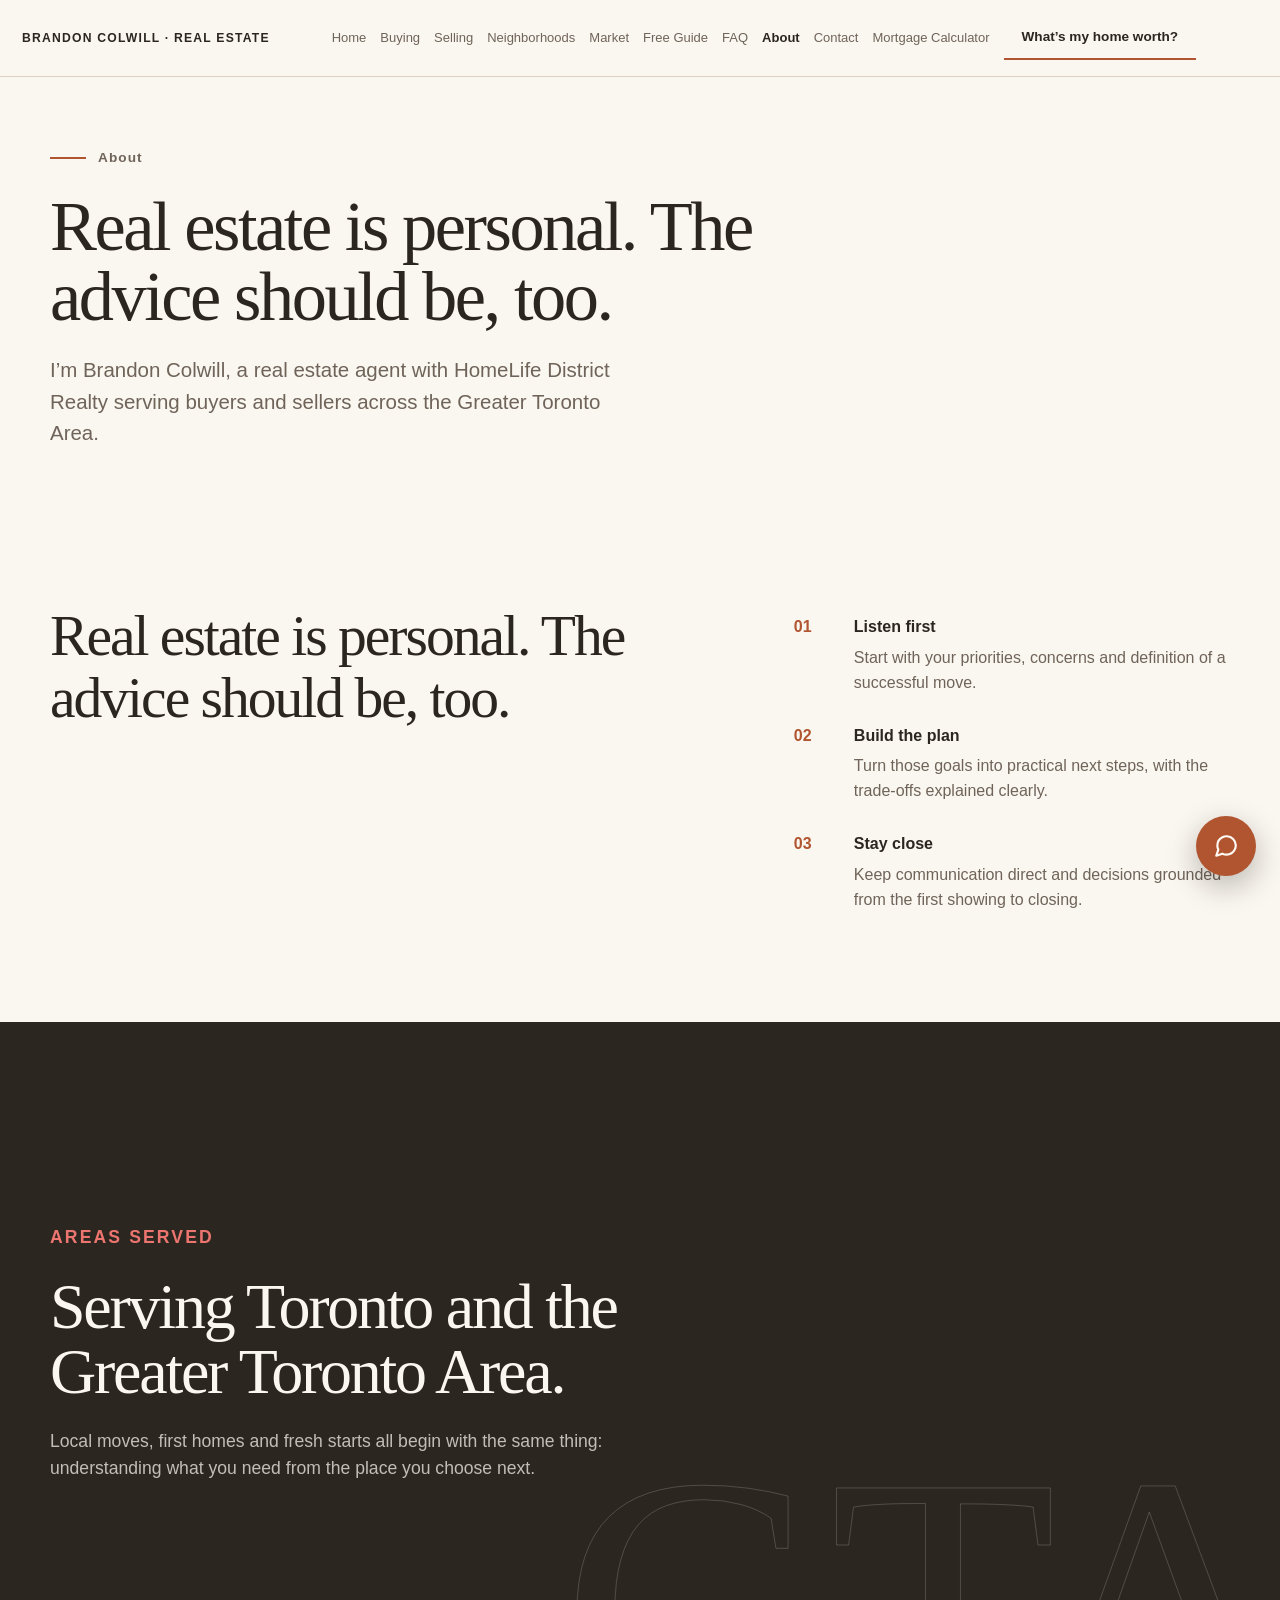
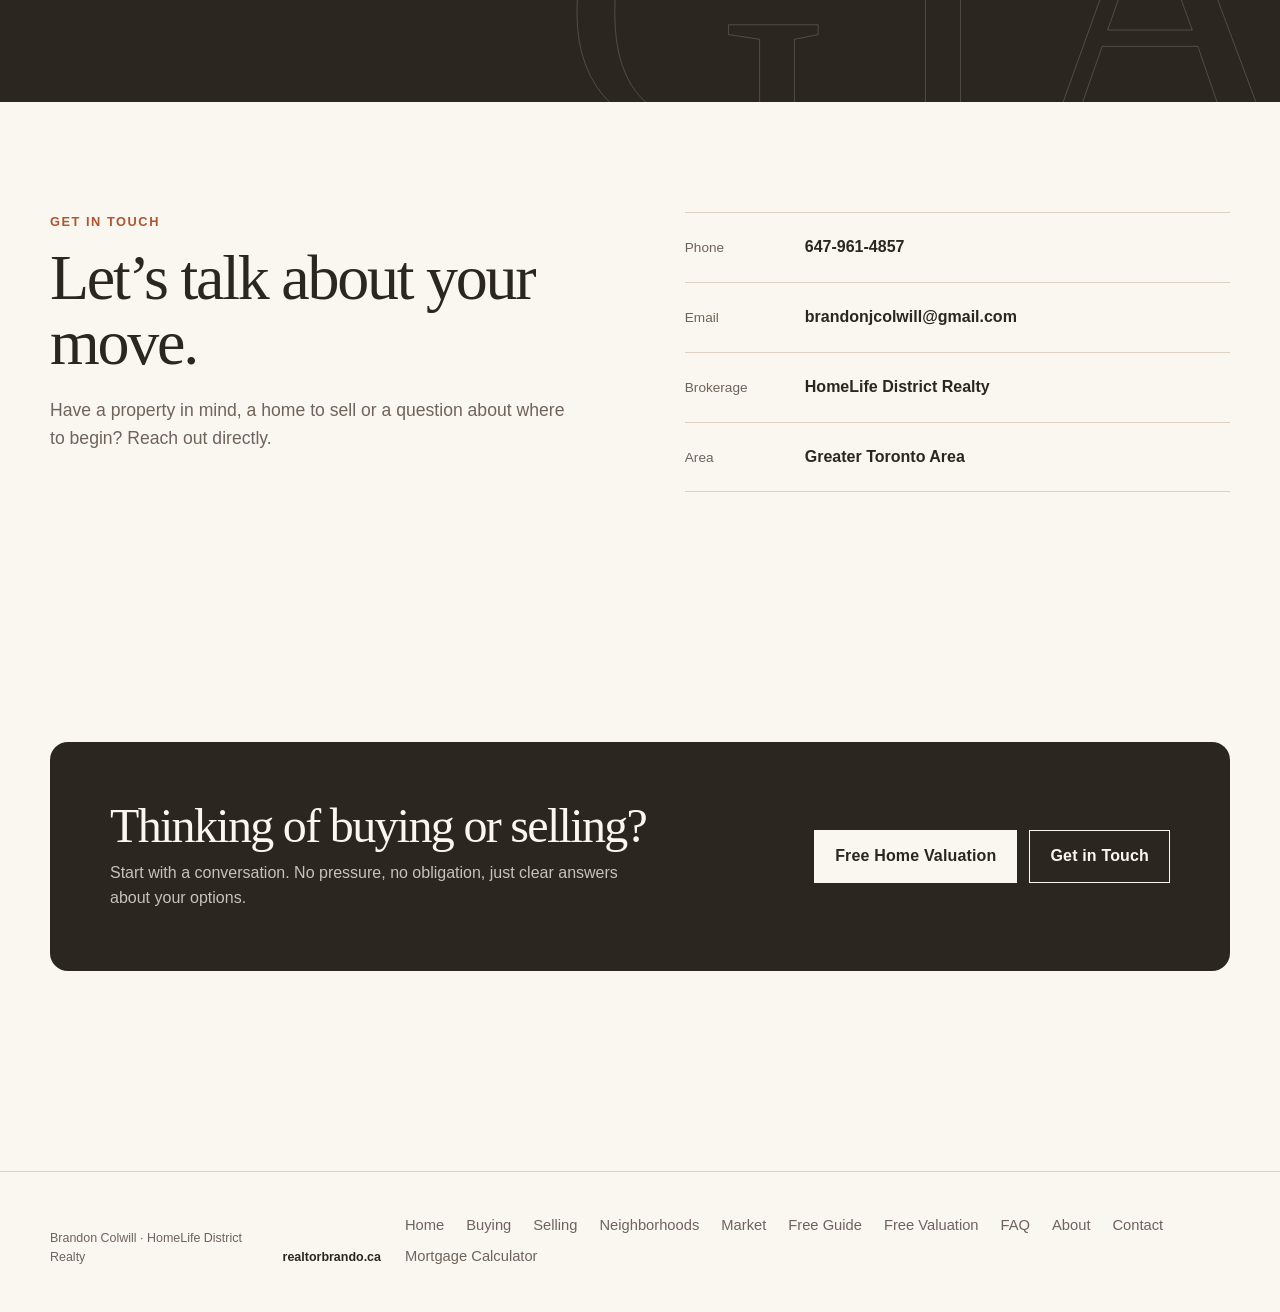
==== commit eaafc46b: "Desktop nav: show all 10 links, shorten Market label to fit" ====
--- a/about.html
+++ b/about.html
@@ -30,10 +30,10 @@
       <button class="nav-toggle" aria-label="Open menu" aria-expanded="false"><span></span><span></span><span></span></button>
       <nav class="main-nav" aria-label="Pages">
               <a href="index.html">Home</a>
-      <a href="buyers.html" class="nav-hub">Buying</a>
-      <a href="sellers.html" class="nav-hub">Selling</a>
+      <a href="buyers.html">Buying</a>
+      <a href="sellers.html">Selling</a>
       <a href="neighborhoods.html">Neighborhoods</a>
-      <a href="market.html">Market Updates</a>
+      <a href="market.html">Market</a>
       <a href="guide.html">Free Guide</a>
       <a href="faq.html">FAQ</a>
       <a href="about.html" aria-current="page">About</a>
@@ -111,7 +111,7 @@
       <p>Brandon Colwill &middot; HomeLife District Realty</p>
       <p class="domain">realtorbrando.ca</p>
       <nav class="footer-nav" aria-label="Footer">
-        <a href="index.html">Home</a><a href="buyers.html">Buying</a><a href="sellers.html">Selling</a><a href="neighborhoods.html">Neighborhoods</a><a href="market.html">Market Updates</a><a href="guide.html">Free Guide</a><a href="valuation.html">Free Valuation</a><a href="faq.html">FAQ</a><a href="about.html">About</a><a href="contact.html">Contact</a><a href="calculator.html">Mortgage Calculator</a>
+        <a href="index.html">Home</a><a href="buyers.html">Buying</a><a href="sellers.html">Selling</a><a href="neighborhoods.html">Neighborhoods</a><a href="market.html">Market</a><a href="guide.html">Free Guide</a><a href="valuation.html">Free Valuation</a><a href="faq.html">FAQ</a><a href="about.html">About</a><a href="contact.html">Contact</a><a href="calculator.html">Mortgage Calculator</a>
       </nav>
     </div>
   </footer>
--- a/styles.css
+++ b/styles.css
@@ -362,8 +362,15 @@
 .listing-photo img{width:100%;height:100%;object-fit:cover;display:block;align-self:stretch}
 /* Inline text links */
 .text-link{color:var(--accent);font-weight:700;white-space:nowrap}
-/* Buyer/Seller hubs live in the mobile drawer; desktop keeps the 8 core links */
-@media (min-width:821px){.main-nav a.nav-hub{display:none}}
+/* Desktop nav fits all 10 links: wider header, tighter nav */
+@media (min-width:821px){
+  .site-header .wrap{width:min(1400px,calc(100% - 44px))}
+  .site-header .topline{gap:16px}
+  .site-header .identity{font-size:.76rem;letter-spacing:.1em}
+  .main-nav{gap:14px}
+  .main-nav a{font-size:.8125rem}
+  .main-nav .nav-cta{font-size:.85rem;padding:10px 18px}
+}
 /* Chatbot */
 .chat-fab{position:fixed;right:24px;bottom:24px;z-index:250;width:60px;height:60px;border-radius:50%;border:none;background:var(--accent);color:var(--accent-ink);cursor:pointer;display:flex;align-items:center;justify-content:center;box-shadow:0 10px 30px rgba(20,16,10,.28);transition:transform .2s}
 .chat-fab:hover{transform:scale(1.07)}
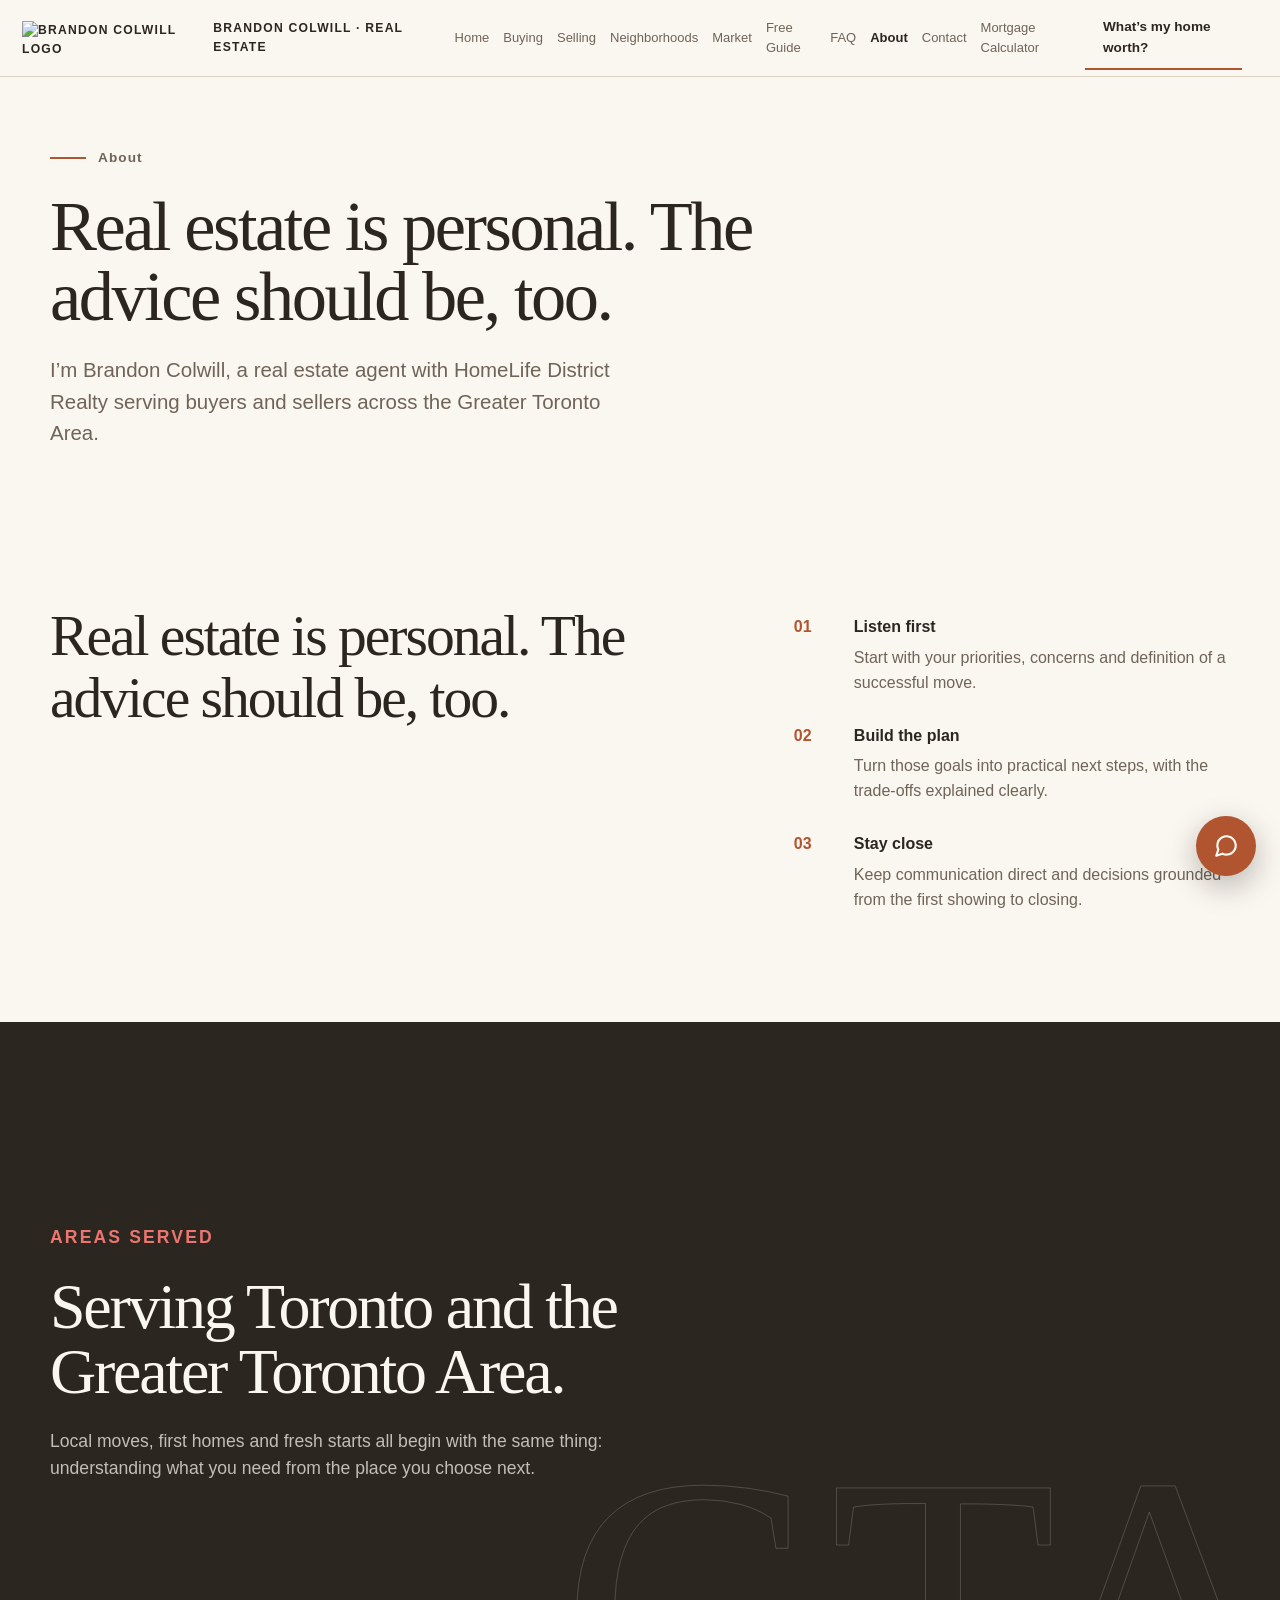
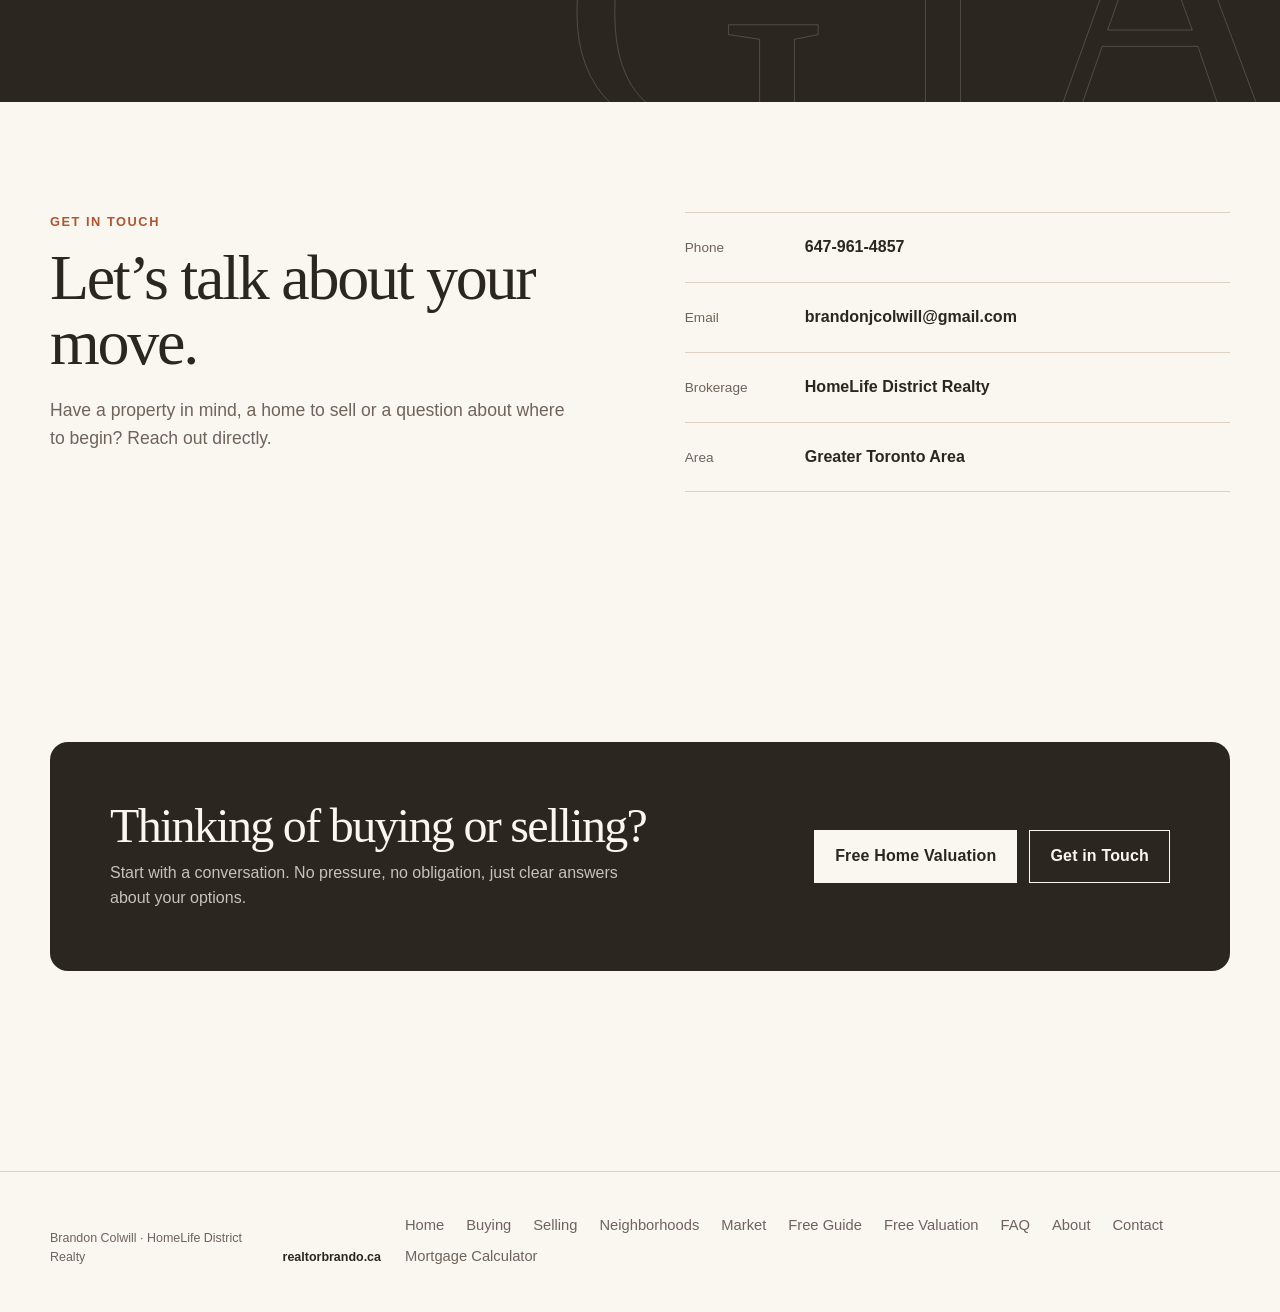
==== commit 170c4cd1: "Site polish batch (part 3/3): logo.png + header logo, calculator placeholders, hover effects, scroll" ====
--- a/about.html
+++ b/about.html
@@ -3,7 +3,11 @@
 <head>
   <meta charset="utf-8" />
   <meta name="viewport" content="width=device-width, initial-scale=1, viewport-fit=cover" />
-  <meta name="color-scheme" content="light dark" />
+  <meta name="color-scheme" content="light" />
+  <script>
+    window.va = window.va || function () { (window.vaq = window.vaq || []).push(arguments); };
+  </script>
+  <script defer src="/_vercel/insights/script.js"></script>
   <meta name="description" content="About Brandon Colwill: thoughtful real estate guidance for buyers and sellers across the Greater Toronto Area with HomeLife District Realty." />
   <link rel="canonical" href="https://realtorbrando.ca/about.html" />
   <link rel="icon" type="image/png" href="[data-uri]" />
@@ -26,7 +30,7 @@
 <body>
 <header class="site-header" aria-label="Primary navigation">
     <div class="wrap topline">
-      <div class="identity"><a href="index.html" style="text-decoration:none">Brandon Colwill &middot; Real Estate</a></div>
+      <div class="identity"><a href="index.html" style="text-decoration:none"><img src="logo.png" class="identity-logo" alt="Brandon Colwill logo">Brandon Colwill &middot; Real Estate</a></div>
       <button class="nav-toggle" aria-label="Open menu" aria-expanded="false"><span></span><span></span><span></span></button>
       <nav class="main-nav" aria-label="Pages">
               <a href="index.html">Home</a>
@@ -100,7 +104,7 @@
         </div>
         <div class="actions">
           <a class="button primary" href="valuation.html">Free Home Valuation</a>
-          <a class="button secondary" href="about.html">Get in Touch</a>
+          <a class="button secondary" href="contact.html">Get in Touch</a>
         </div>
       </div>
     </div></section>
@@ -158,6 +162,38 @@
     if(s)s.addEventListener('click',close);
     addEventListener('keydown',function(e){if(e.key==='Escape')close();});
   }
+  /* Listing photo rotator: crossfade through each listing's photos on a timer. */
+  try{
+    if(!matchMedia('(prefers-reduced-motion: reduce)').matches){
+      document.querySelectorAll('.listing-photo[data-photos]').forEach(function(box){
+        var urls=box.getAttribute('data-photos').split('|').filter(Boolean);
+        if(urls.length<2)return;
+        var img=box.querySelector('img');
+        if(!img)return;
+        urls.forEach(function(u){var p=new Image();p.src=u;});
+        var i=0,timer=null;
+        function show(n){i=n%urls.length;img.style.opacity='0';setTimeout(function(){img.src=urls[i];img.style.opacity='1';},500);}
+        function start(){if(!timer)timer=setInterval(function(){show(i+1);},4000);}
+        function stop(){if(timer){clearInterval(timer);timer=null;}}
+        if('IntersectionObserver' in window){
+          new IntersectionObserver(function(es){es.forEach(function(en){en.isIntersecting?start():stop();});},{threshold:0.15}).observe(box);
+        }else{start();}
+        document.addEventListener('visibilitychange',function(){document.hidden?stop():start();});
+      });
+    }
+  }catch(e){}
+  /* Scroll fade-in: sections and cards fade up as they enter the viewport. */
+  try{
+    var els=document.querySelectorAll('main section, .guide, .listing-card, .form-card, .market-post, .faq-item, .cta-band');
+    if('IntersectionObserver' in window && els.length){
+      var io=new IntersectionObserver(function(entries){
+        entries.forEach(function(en){
+          if(en.isIntersecting){en.target.classList.add('visible');io.unobserve(en.target);}
+        });
+      },{threshold:0.08,rootMargin:'0px 0px -40px 0px'});
+      els.forEach(function(el){el.classList.add('reveal');io.observe(el);});
+    }
+  }catch(e){}
 })();
 </script>
 <script>
--- a/styles.css
+++ b/styles.css
@@ -1,6 +1,6 @@
 
     :root {
-      color-scheme: light dark;
+      color-scheme: light;
       --paper:#f5f3ef;
       --paper-2:#ebe8e2;
       --ink:#11100f;
@@ -10,19 +10,6 @@
       --accent-ink:#fff9f5;
       --panel:#ffffff;
       --shadow:0 24px 70px rgba(34,29,22,.12);
-    }
-    @media (prefers-color-scheme:dark) {
-      :root {
-        --paper:#111210;
-        --paper-2:#1a1b18;
-        --ink:#f4f0e8;
-        --muted:#b9b3a9;
-        --line:#3a3a35;
-        --accent:#e05a52;
-        --accent-ink:#17100f;
-        --panel:#f4f1eb;
-        --shadow:0 24px 70px rgba(0,0,0,.34);
-      }
     }
     *{box-sizing:border-box}
     html{scroll-behavior:smooth}
@@ -283,17 +270,6 @@
   --accent:#b0552f;
   --accent-ink:#fff9f4;
 }
-@media (prefers-color-scheme:dark){
-  :root{
-    --paper:#151210;
-    --paper-2:#1f1a15;
-    --ink:#f5efe6;
-    --muted:#b8ab9c;
-    --line:#3e362c;
-    --accent:#d08054;
-    --accent-ink:#1d1310;
-  }
-}
 .site-header{position:sticky;top:0;z-index:100;background:var(--paper);border-bottom:1px solid var(--line);transition:box-shadow .25s}
 .site-header .topline{border-bottom:none}
 .site-header.scrolled{box-shadow:0 8px 28px rgba(20,16,10,.10)}
@@ -343,19 +319,35 @@
 /* Card hover polish */
 .guide,.listing-card{transition:transform .2s ease,box-shadow .2s ease}
 a.guide:hover,.listing-card:hover{transform:translateY(-4px);box-shadow:var(--shadow)}
+/* Header identity logo */
+.identity a{display:inline-flex;align-items:center;gap:10px}
+.identity-logo{height:34px;width:auto;display:block}
+@media (max-width:820px){.identity-logo{height:28px}.identity a{gap:8px}}
+/* Button hover: lift + shadow */
+.button{transition:background .18s,color .18s,border-color .18s,transform .18s ease,box-shadow .18s ease}
+.button:hover,.button:focus-visible{transform:translateY(-2px);box-shadow:0 10px 24px rgba(20,16,10,.16)}
+.button:active{transform:translateY(0);box-shadow:none}
+/* Section card hover polish */
+.form-card,.market-post{transition:transform .2s ease,box-shadow .2s ease}
+.form-card:hover,.market-post:hover{transform:translateY(-3px);box-shadow:var(--shadow)}
+.faq-item summary{transition:color .18s}
+.faq-item summary:hover{color:var(--accent)}
+/* Listing photo rotator */
+.listing-photo{position:relative}
+.listing-photo img{transition:opacity .5s ease}
+/* Scroll fade-in (the reveal class is added by JS; without JS everything stays visible) */
+.reveal{opacity:0;transform:translateY(26px);transition:opacity .7s ease,transform .7s ease}
+.reveal.visible{opacity:1;transform:none}
+@media (prefers-reduced-motion:reduce){.reveal{opacity:1 !important;transform:none !important;transition:none}.button{transition:none !important}}
 /* Brand frame: stack logo above tagline so they never overlap */
 .brand-frame{display:flex;flex-direction:column;align-items:center;justify-content:center}
 .brand-frame img{flex:1 1 auto;min-height:0;width:100%;height:0;object-fit:contain}
 .brand-note{position:static;flex:0 0 auto;margin:16px 0 0;text-align:center}
 /* Mobile: let the logo blend into the page instead of a white card.
    The logo image uses multiply blending, so its white background melts
-   into the beige page. Dark mode keeps the light card so the black
-   logo stays visible. */
+   into the beige page. */
 @media (max-width:820px){
   .brand-frame{background:transparent;box-shadow:none}
-}
-@media (max-width:820px) and (prefers-color-scheme:dark){
-  .brand-frame{background:var(--panel);box-shadow:var(--shadow)}
 }
 /* Listing cards with real photos */
 .listing-photo{padding:0;overflow:hidden}
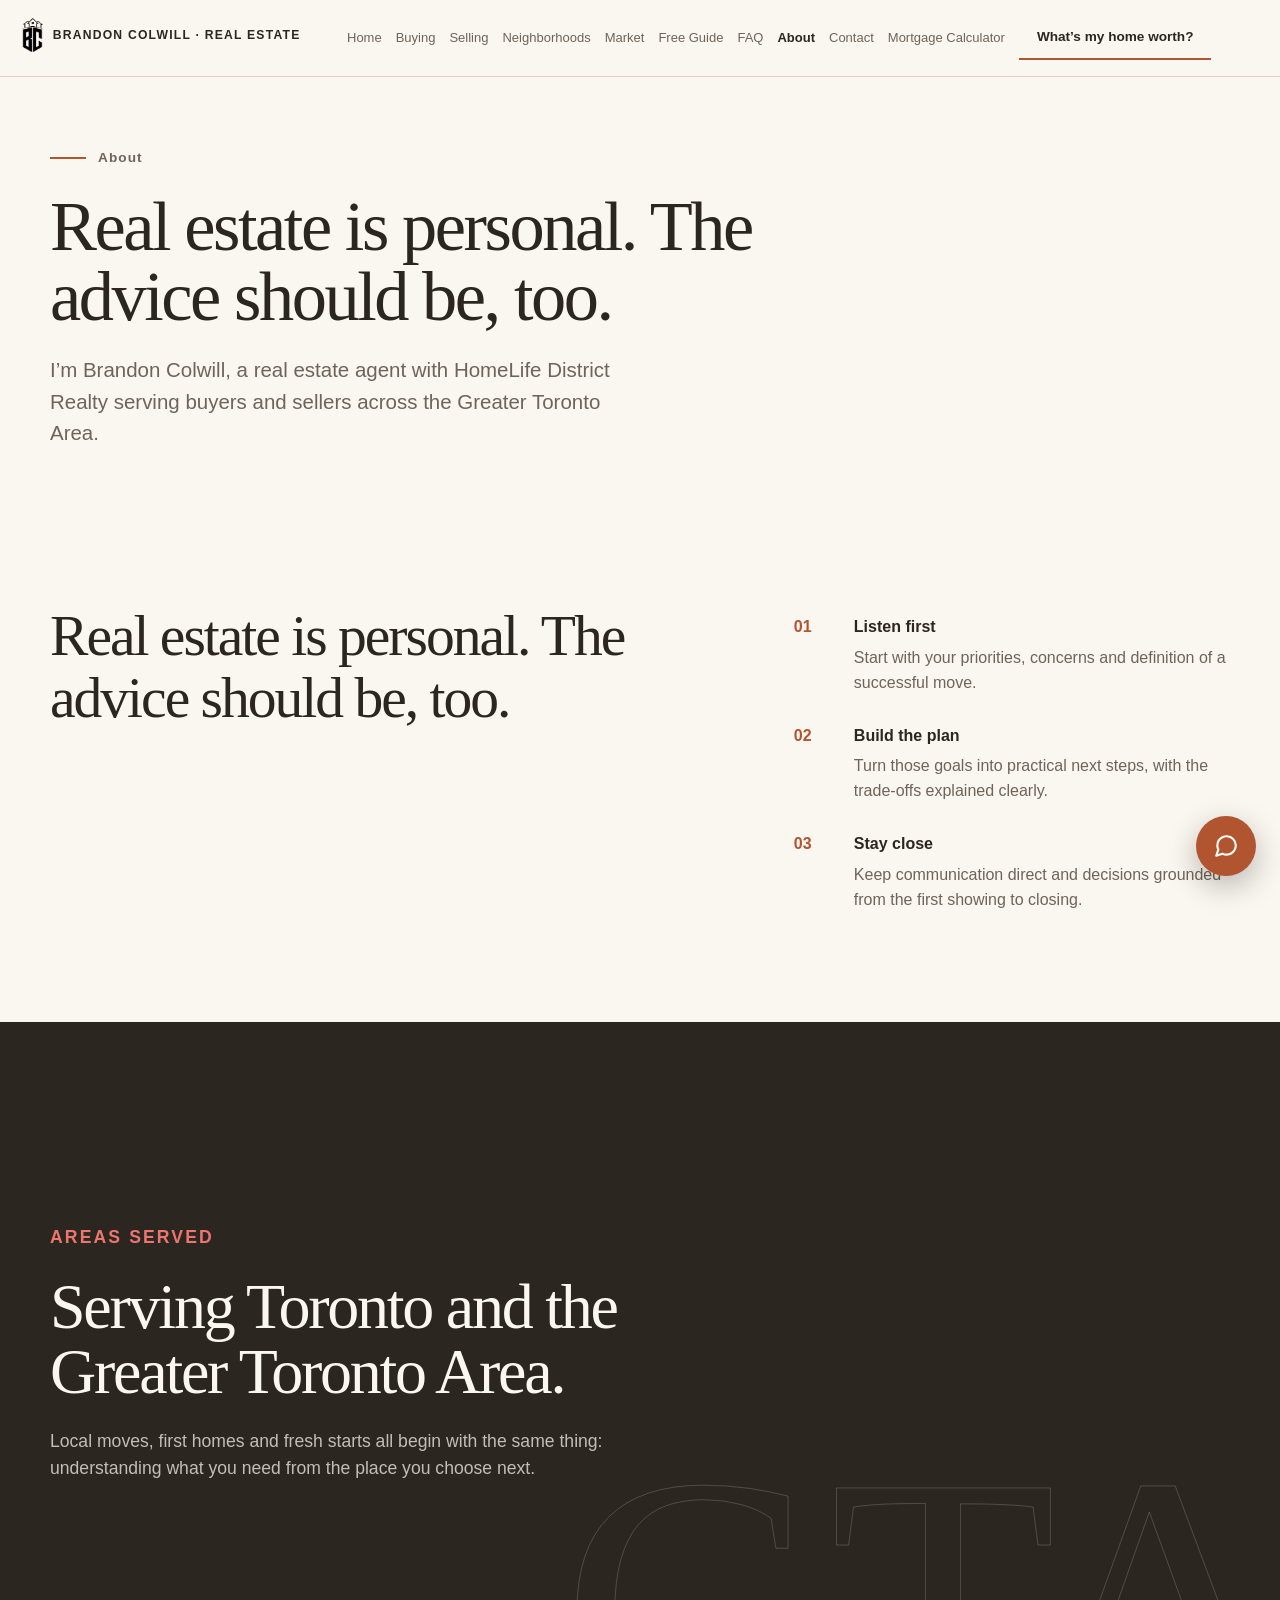
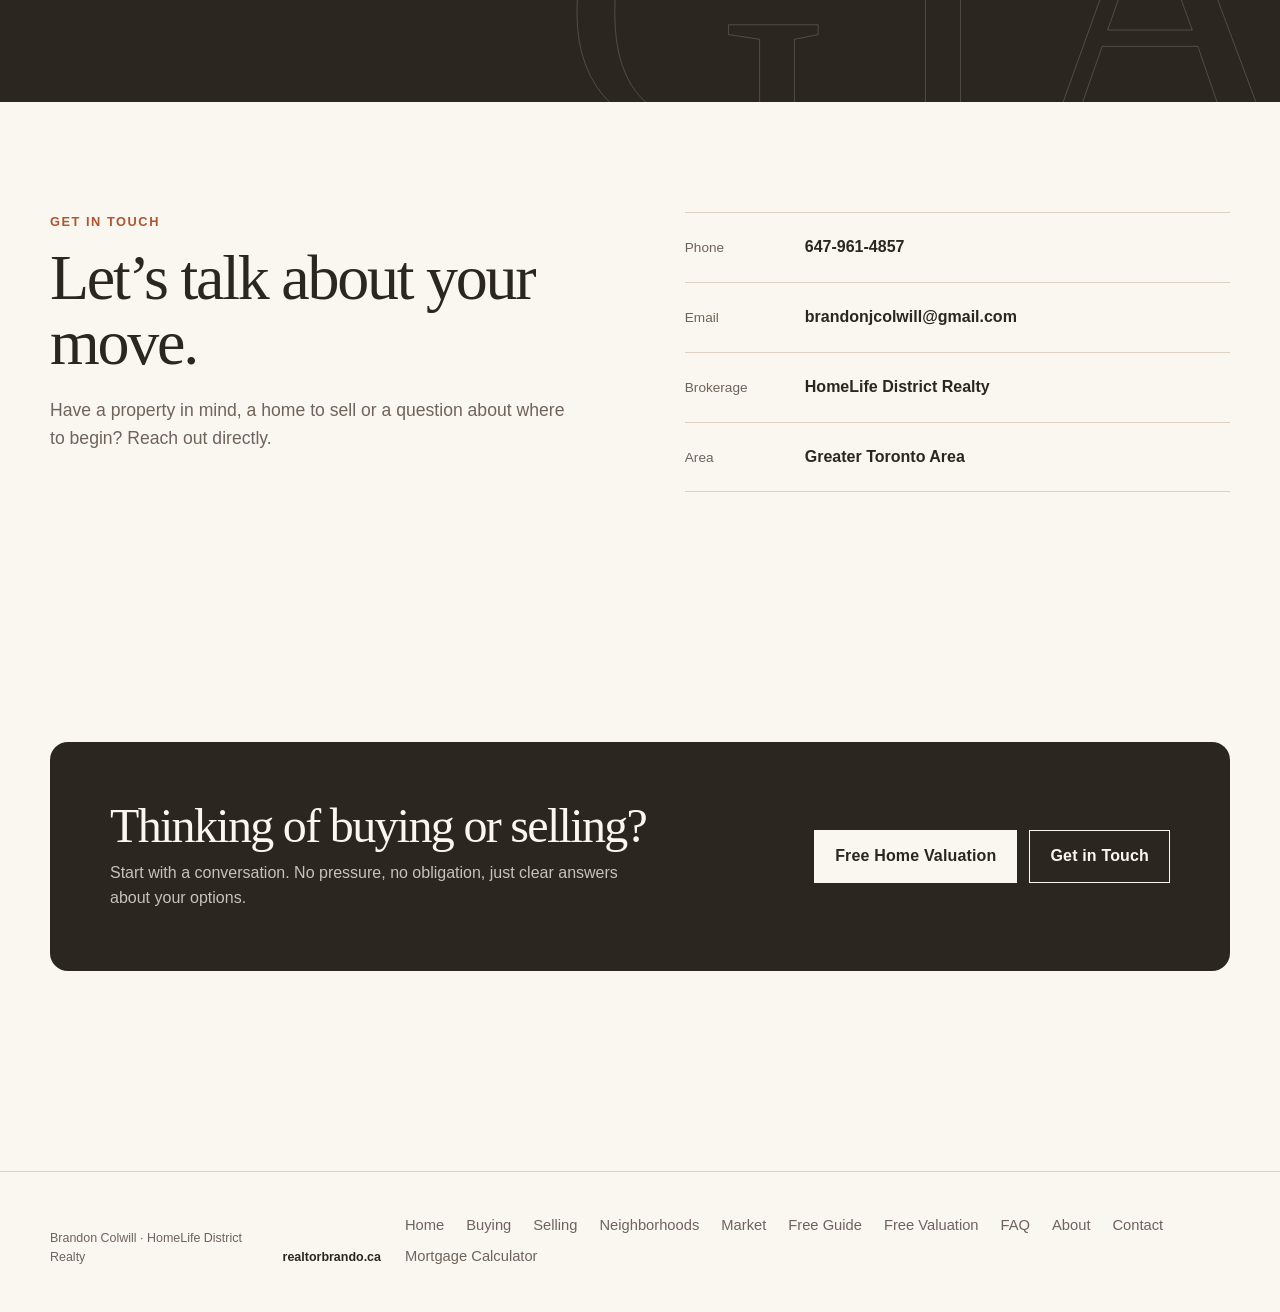
==== commit 82a910b6: "Site polish: PNG logo data URIs (part 4/4)" ====
--- a/about.html
+++ b/about.html
@@ -30,7 +30,7 @@
 <body>
 <header class="site-header" aria-label="Primary navigation">
     <div class="wrap topline">
-      <div class="identity"><a href="index.html" style="text-decoration:none"><img src="logo.png" class="identity-logo" alt="Brandon Colwill logo">Brandon Colwill &middot; Real Estate</a></div>
+      <div class="identity"><a href="index.html" style="text-decoration:none"><img src="[data-uri]" class="identity-logo" alt="Brandon Colwill logo">Brandon Colwill &middot; Real Estate</a></div>
       <button class="nav-toggle" aria-label="Open menu" aria-expanded="false"><span></span><span></span><span></span></button>
       <nav class="main-nav" aria-label="Pages">
               <a href="index.html">Home</a>
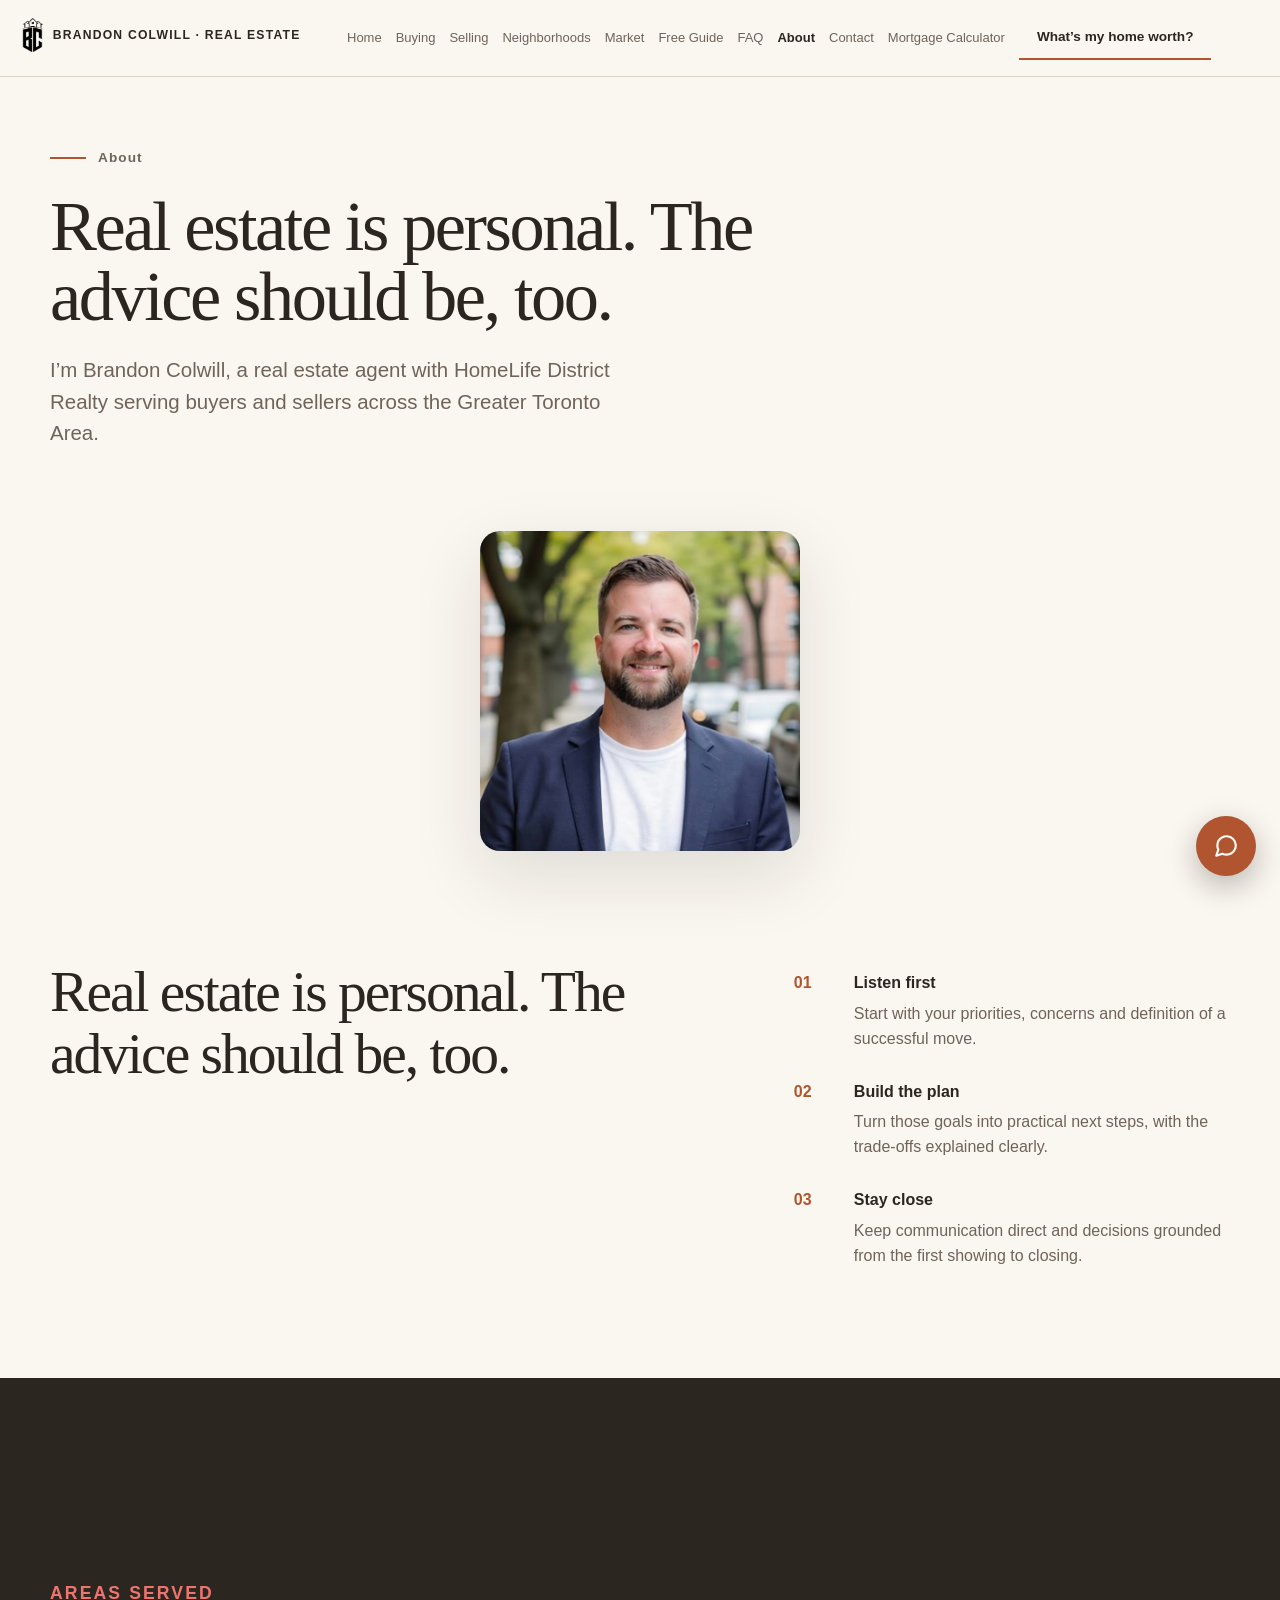
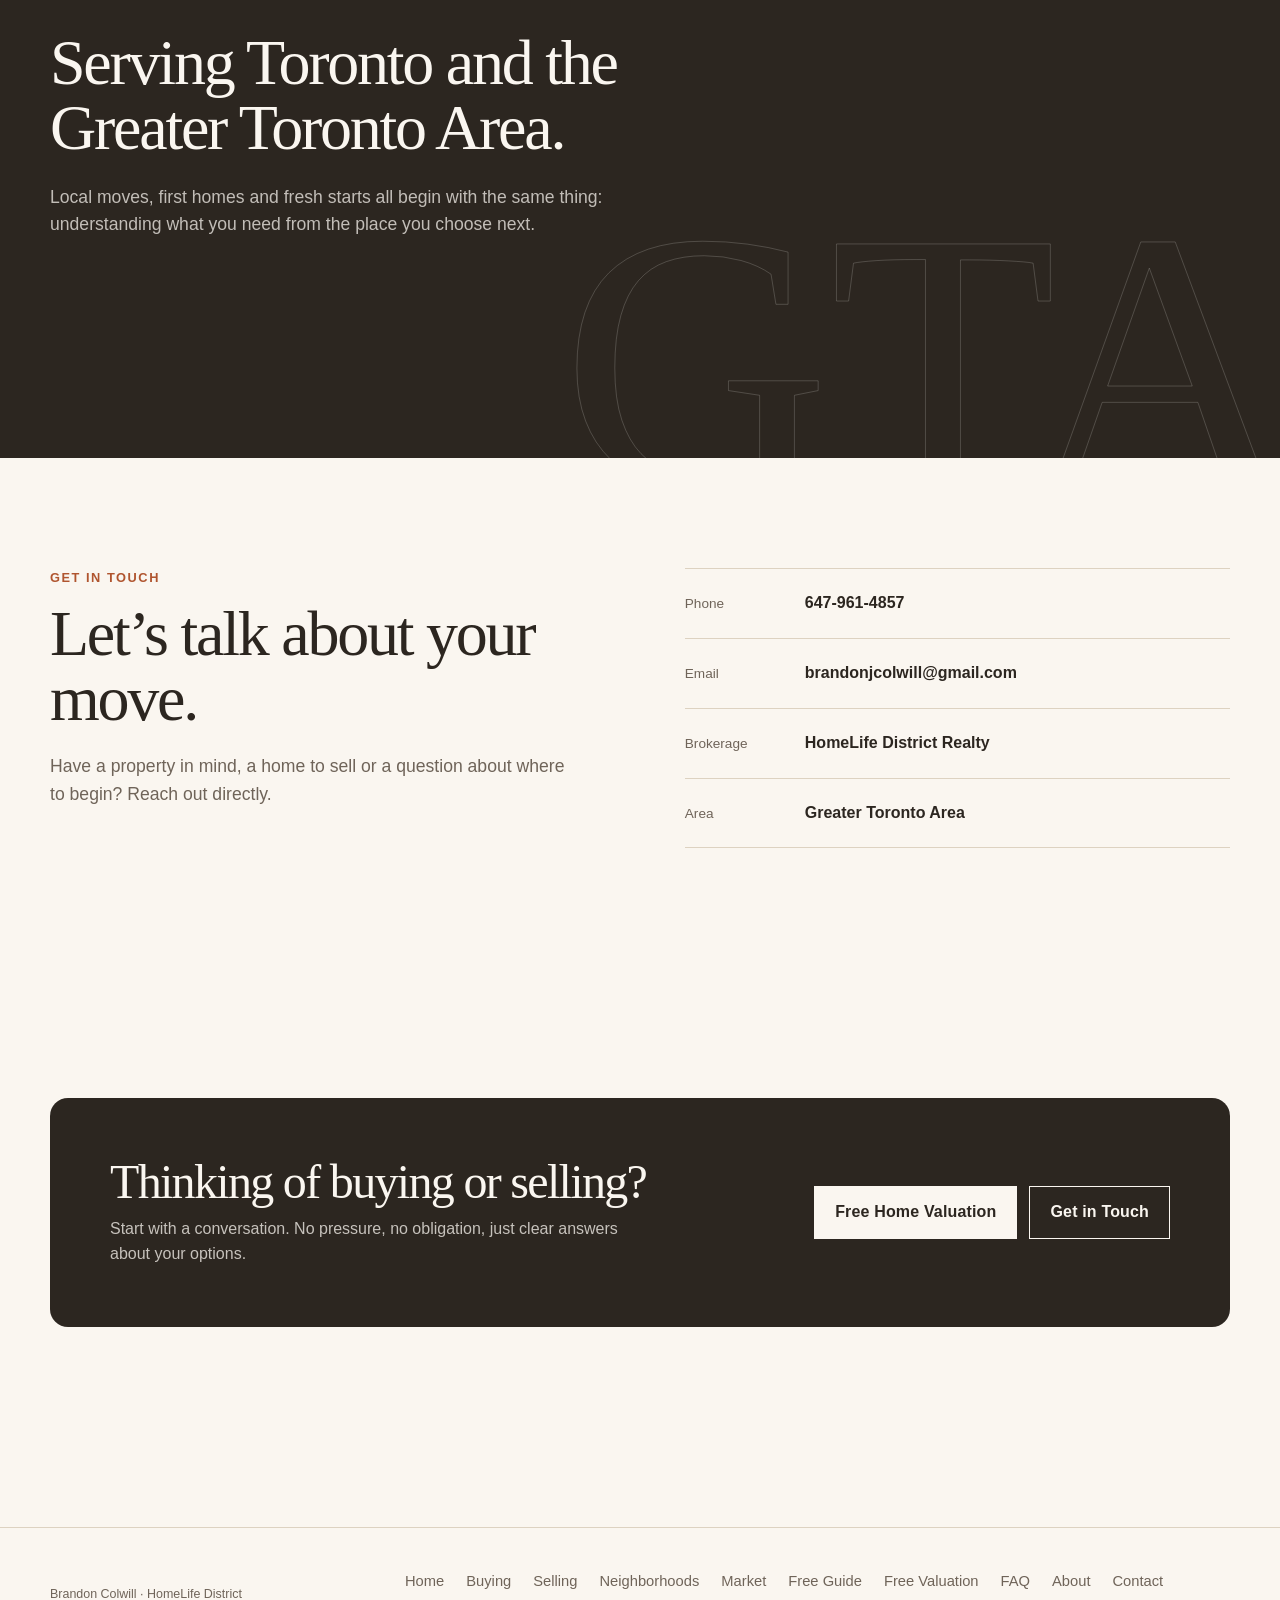
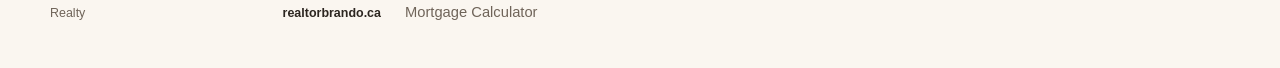
==== commit 3aa3cfe6: "Add Brandon headshot to About page" ====
--- a/about.html
+++ b/about.html
@@ -55,6 +55,9 @@
       <p class="hero-lede">I’m Brandon Colwill, a real estate agent with HomeLife District Realty serving buyers and sellers across the Greater Toronto Area.</p>
     </div>
 
+    <div class="wrap about-photo-wrap">
+      <img class="about-photo" src="[data-uri]" alt="Brandon Colwill, GTA real estate agent with HomeLife District Realty" />
+    </div>
 <section id="approach">
       <div class="wrap approach-grid">
         <p class="manifesto">Real estate is personal. The advice should be, too.</p>
--- a/styles.css
+++ b/styles.css
@@ -417,3 +417,7 @@
 .footer-nav{display:flex;flex-wrap:wrap;gap:8px 22px;margin-top:14px;font-size:.85rem}
 .footer-nav a{color:var(--muted);text-decoration:none}
 .footer-nav a:hover{color:var(--ink)}
+/* Headshot (2026-10-16): hero portrait + About page portrait */
+.brand-frame img.hero-photo{object-fit:cover;mix-blend-mode:normal;object-position:50% 30%}
+.about-photo-wrap{padding-top:36px}
+.about-photo{display:block;width:min(320px,82%);aspect-ratio:1/1;object-fit:cover;object-position:50% 30%;border-radius:20px;box-shadow:var(--shadow);margin:0 auto}
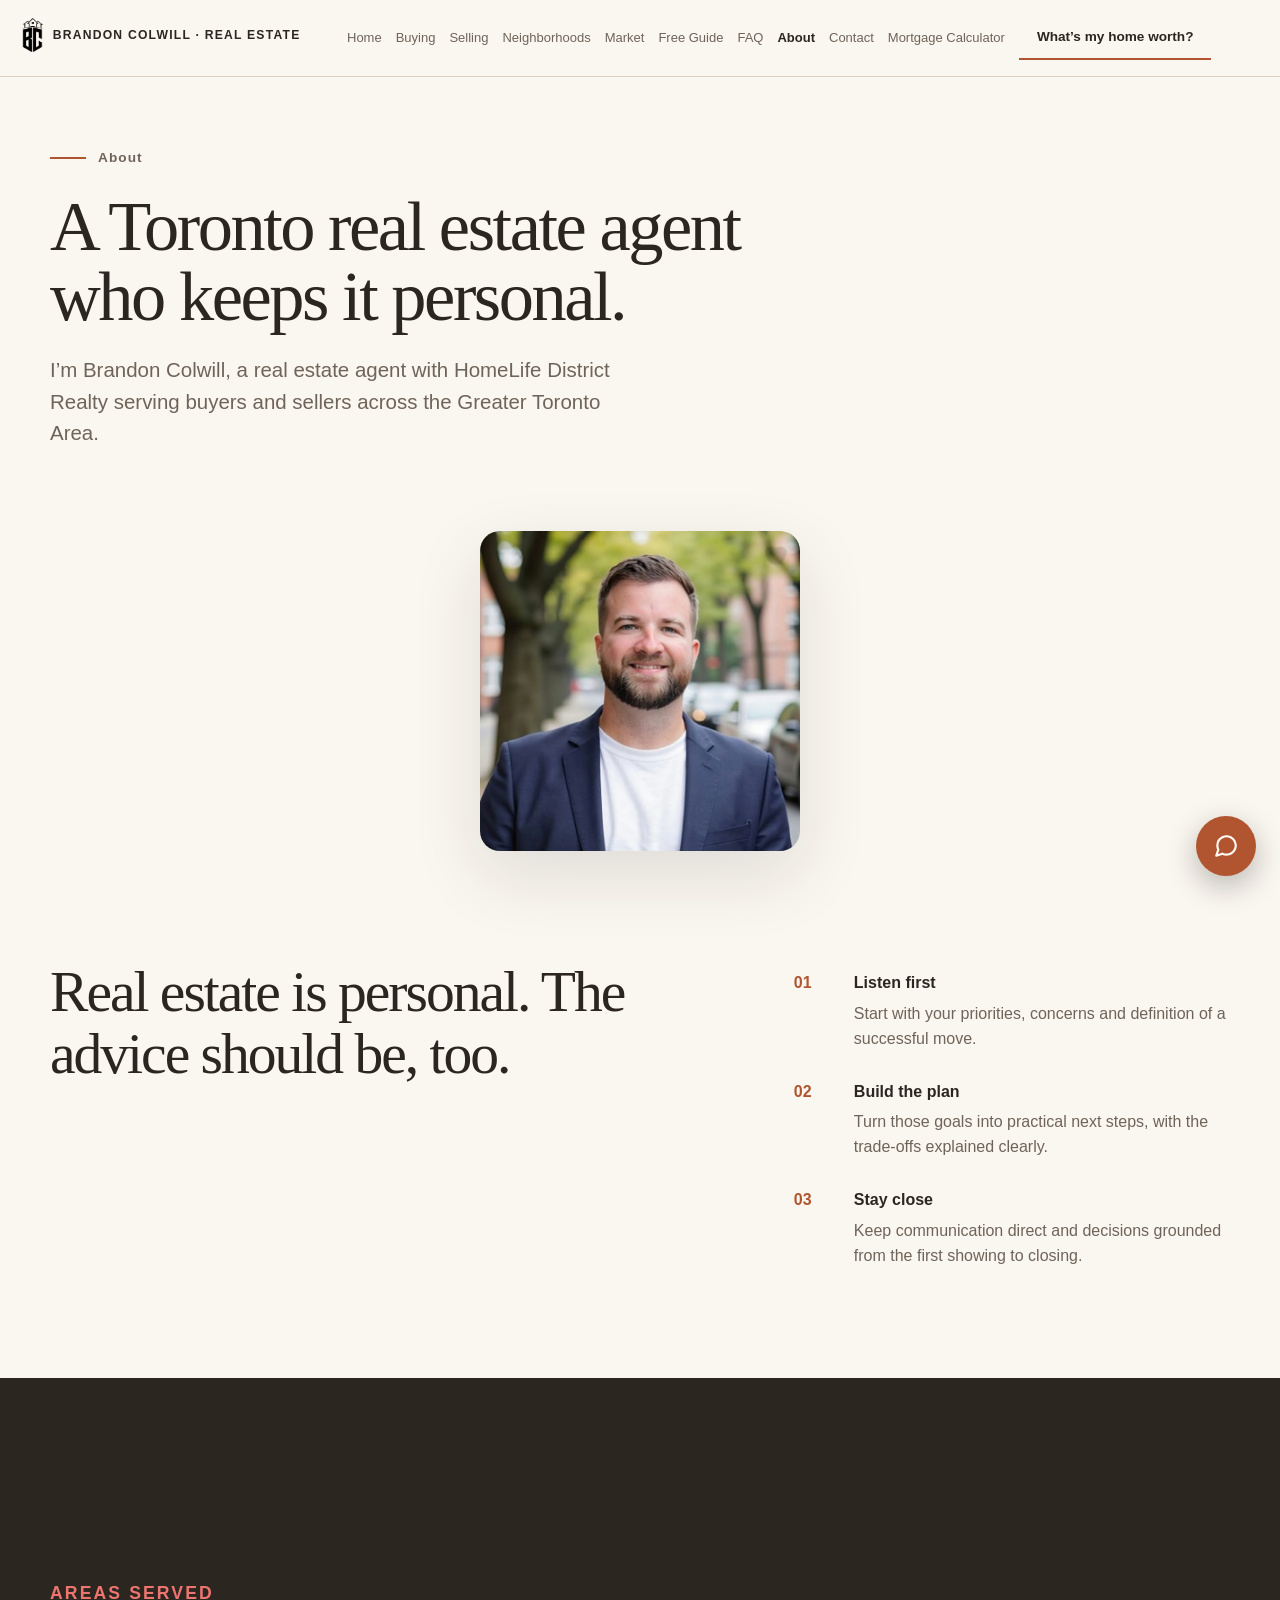
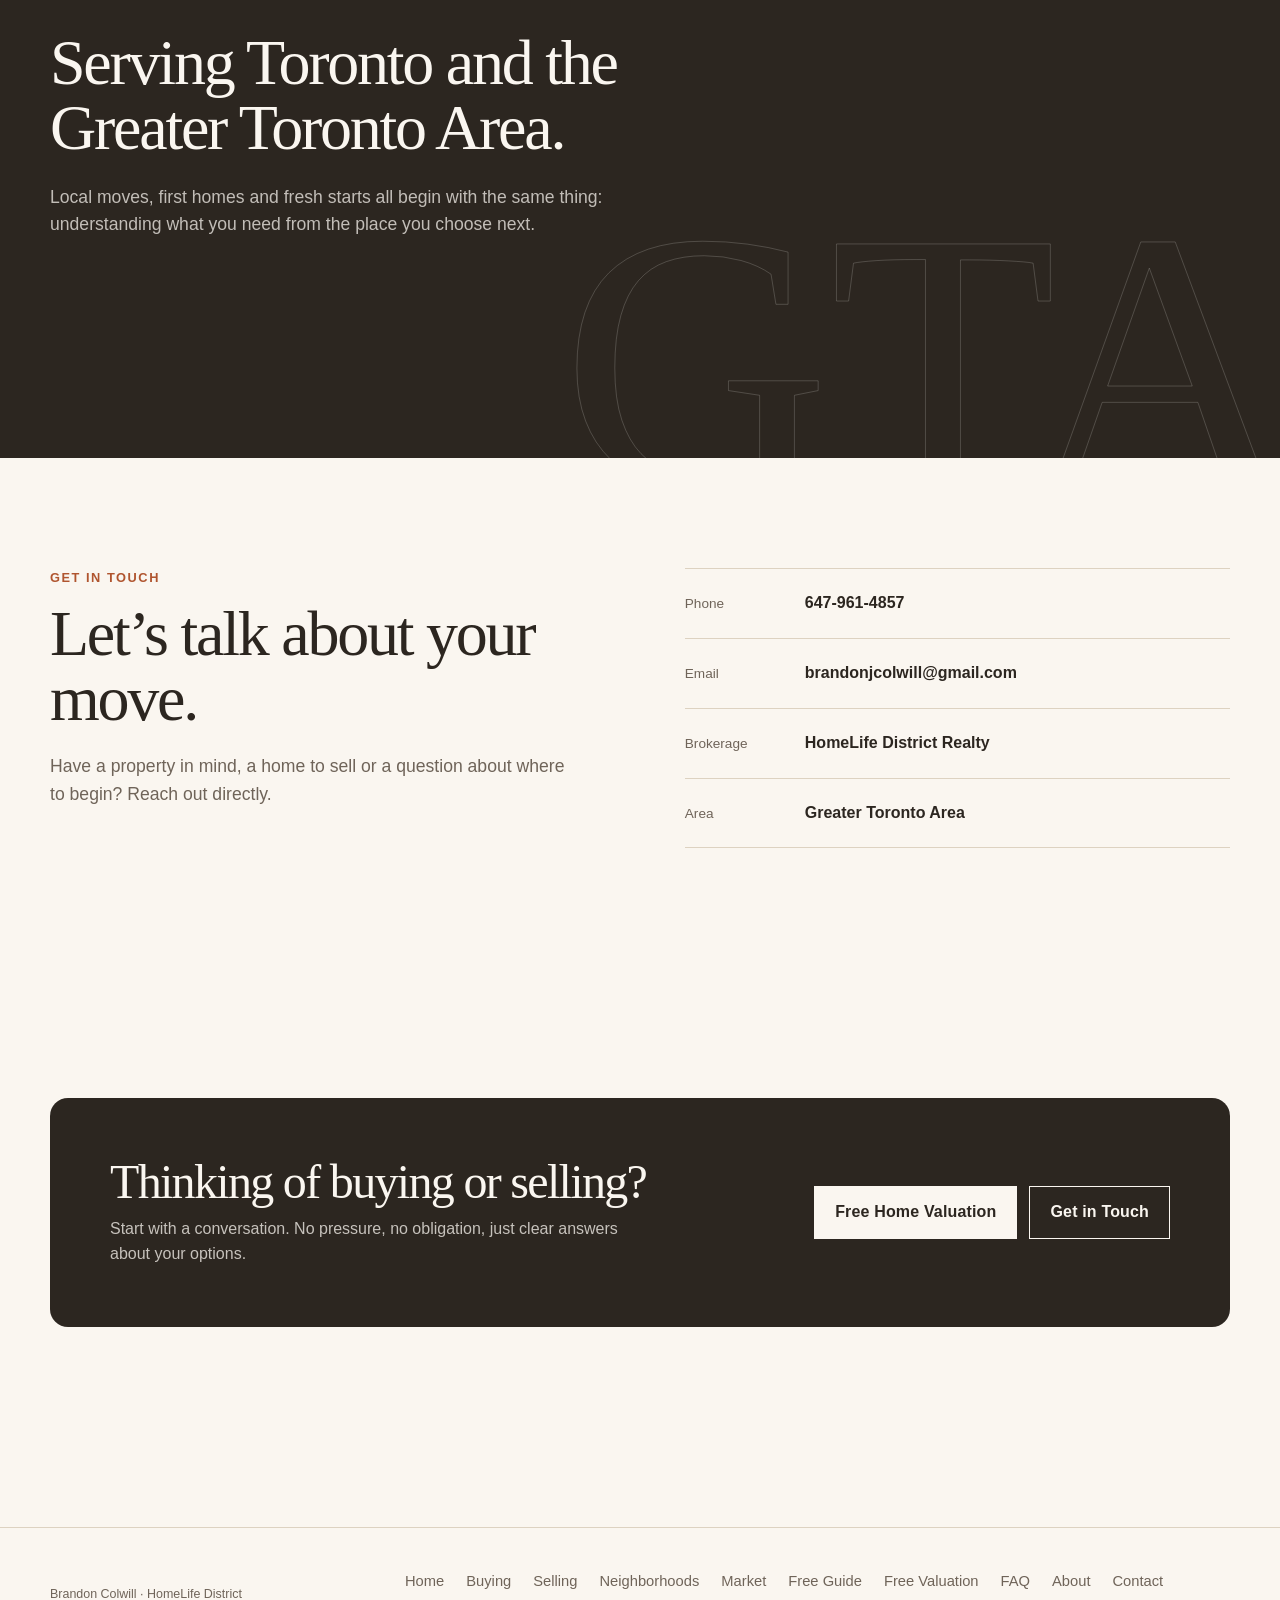
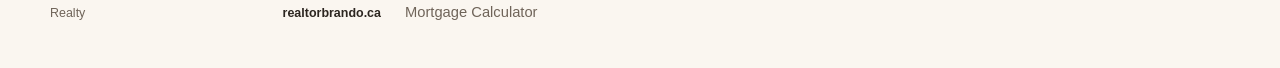
==== commit bfeefda8: "SEO audit fixes: clean-URL canonicals/links, JSON-LD (RealEstateAgent/FAQPage/BreadcrumbList), keywo" ====
--- a/about.html
+++ b/about.html
@@ -9,41 +9,86 @@
   </script>
   <script defer src="/_vercel/insights/script.js"></script>
   <meta name="description" content="About Brandon Colwill: thoughtful real estate guidance for buyers and sellers across the Greater Toronto Area with HomeLife District Realty." />
-  <link rel="canonical" href="https://realtorbrando.ca/about.html" />
-  <link rel="icon" type="image/png" href="[data-uri]" />
+  <link rel="canonical" href="https://realtorbrando.ca/about" />
+  <script type="application/ld+json">
+[
+  {
+    "@context": "https://schema.org",
+    "@type": "RealEstateAgent",
+    "name": "Brandon Colwill",
+    "url": "https://realtorbrando.ca/",
+    "telephone": "+1-647-961-4857",
+    "email": "brandonjcolwill@gmail.com",
+    "address": {
+      "@type": "PostalAddress",
+      "addressLocality": "Toronto",
+      "addressRegion": "ON",
+      "addressCountry": "CA"
+    },
+    "areaServed": "Greater Toronto Area",
+    "brand": {
+      "@type": "Brand",
+      "name": "HomeLife District Realty"
+    },
+    "sameAs": [
+      "https://www.facebook.com/share/1Mpi9P4WA8/?mibextid=wwXIfr",
+      "https://www.instagram.com/realtor.brando"
+    ]
+  },
+  {
+    "@context": "https://schema.org",
+    "@type": "BreadcrumbList",
+    "itemListElement": [
+      {
+        "@type": "ListItem",
+        "position": 1,
+        "name": "Home",
+        "item": "https://realtorbrando.ca/"
+      },
+      {
+        "@type": "ListItem",
+        "position": 2,
+        "name": "About Brandon Colwill",
+        "item": "https://realtorbrando.ca/about"
+      }
+    ]
+  }
+]
+  </script>
+  <link rel="icon" type="image/svg+xml" href="/favicon.svg" />
   <meta property="og:type" content="website" />
   <meta property="og:site_name" content="Brandon Colwill Real Estate" />
-  <meta property="og:title" content="About Brandon Colwill | GTA Real Estate" />
+  <meta property="og:title" content="About Brandon Colwill | Toronto Real Estate Agent" />
   <meta property="og:description" content="About Brandon Colwill: thoughtful real estate guidance for buyers and sellers across the Greater Toronto Area with HomeLife District Realty." />
-  <meta property="og:url" content="https://realtorbrando.ca/about.html" />
+  <meta property="og:url" content="https://realtorbrando.ca/about" />
   <meta property="og:image" content="https://realtorbrando.ca/og-image.png" />
   <meta property="og:image:width" content="1200" />
   <meta property="og:image:height" content="630" />
   <meta property="og:image:alt" content="Brandon Colwill, Greater Toronto Area Real Estate" />
   <meta name="twitter:card" content="summary_large_image" />
-  <meta name="twitter:title" content="About Brandon Colwill | GTA Real Estate" />
+  <meta name="twitter:title" content="About Brandon Colwill | Toronto Real Estate Agent" />
   <meta name="twitter:description" content="About Brandon Colwill: thoughtful real estate guidance for buyers and sellers across the Greater Toronto Area with HomeLife District Realty." />
   <meta name="twitter:image" content="https://realtorbrando.ca/og-image.png" />
-  <title>About Brandon Colwill | GTA Real Estate</title>
+  <title>About Brandon Colwill | Toronto Real Estate Agent</title>
   <link rel="stylesheet" href="styles.css" />
 </head>
 <body>
 <header class="site-header" aria-label="Primary navigation">
     <div class="wrap topline">
-      <div class="identity"><a href="index.html" style="text-decoration:none"><img src="[data-uri]" class="identity-logo" alt="Brandon Colwill logo">Brandon Colwill &middot; Real Estate</a></div>
+      <div class="identity"><a href="/" style="text-decoration:none"><img src="[data-uri]" class="identity-logo" alt="Brandon Colwill logo">Brandon Colwill &middot; Real Estate</a></div>
       <button class="nav-toggle" aria-label="Open menu" aria-expanded="false"><span></span><span></span><span></span></button>
       <nav class="main-nav" aria-label="Pages">
-              <a href="index.html">Home</a>
-      <a href="buyers.html">Buying</a>
-      <a href="sellers.html">Selling</a>
-      <a href="neighborhoods.html">Neighborhoods</a>
-      <a href="market.html">Market</a>
-      <a href="guide.html">Free Guide</a>
-      <a href="faq.html">FAQ</a>
-      <a href="about.html" aria-current="page">About</a>
-      <a href="contact.html">Contact</a>
-      <a href="calculator.html">Mortgage Calculator</a>
-      <a href="valuation.html" class="nav-cta">What&rsquo;s my home worth?</a>
+              <a href="/">Home</a>
+      <a href="/buyers">Buying</a>
+      <a href="/sellers">Selling</a>
+      <a href="/neighborhoods">Neighborhoods</a>
+      <a href="/market">Market</a>
+      <a href="/guide">Free Guide</a>
+      <a href="/faq">FAQ</a>
+      <a href="/about" aria-current="page">About</a>
+      <a href="/contact">Contact</a>
+      <a href="/calculator">Mortgage Calculator</a>
+      <a href="/valuation" class="nav-cta">What&rsquo;s my home worth?</a>
       </nav>
       <div class="nav-scrim" aria-hidden="true"></div>
     </div>
@@ -51,7 +96,7 @@
   <main>
     <div class="wrap page-hero">
       <p class="eyebrow">About</p>
-      <h1>Real estate is personal. The advice should be, too.</h1>
+      <h1>A Toronto real estate agent who keeps it personal.</h1>
       <p class="hero-lede">I’m Brandon Colwill, a real estate agent with HomeLife District Realty serving buyers and sellers across the Greater Toronto Area.</p>
     </div>
 
@@ -106,8 +151,8 @@
           <p>Start with a conversation. No pressure, no obligation, just clear answers about your options.</p>
         </div>
         <div class="actions">
-          <a class="button primary" href="valuation.html">Free Home Valuation</a>
-          <a class="button secondary" href="contact.html">Get in Touch</a>
+          <a class="button primary" href="/valuation">Free Home Valuation</a>
+          <a class="button secondary" href="/contact">Get in Touch</a>
         </div>
       </div>
     </div></section>
@@ -118,13 +163,13 @@
       <p>Brandon Colwill &middot; HomeLife District Realty</p>
       <p class="domain">realtorbrando.ca</p>
       <nav class="footer-nav" aria-label="Footer">
-        <a href="index.html">Home</a><a href="buyers.html">Buying</a><a href="sellers.html">Selling</a><a href="neighborhoods.html">Neighborhoods</a><a href="market.html">Market</a><a href="guide.html">Free Guide</a><a href="valuation.html">Free Valuation</a><a href="faq.html">FAQ</a><a href="about.html">About</a><a href="contact.html">Contact</a><a href="calculator.html">Mortgage Calculator</a>
+        <a href="/">Home</a><a href="/buyers">Buying</a><a href="/sellers">Selling</a><a href="/neighborhoods">Neighborhoods</a><a href="/market">Market</a><a href="/guide">Free Guide</a><a href="/valuation">Free Valuation</a><a href="/faq">FAQ</a><a href="/about">About</a><a href="/contact">Contact</a><a href="/calculator">Mortgage Calculator</a>
       </nav>
     </div>
   </footer>
 <div class="mobile-cta" role="navigation" aria-label="Quick contact">
     <a class="mcta mcta-call" href="tel:+16479614857">Call Now</a>
-    <a class="mcta mcta-value" href="valuation.html">Free Valuation</a>
+    <a class="mcta mcta-value" href="/valuation">Free Valuation</a>
   </div>
 <div class="chat-widget">
   <div class="chat-nudge" id="chatNudge" hidden>
@@ -282,21 +327,21 @@
     if(has('hi','hello','hey','morning','afternoon','evening')&&t.trim().length<14)
       return "Hey! Are you looking to <b>buy</b>, <b>sell</b>, or just browsing?";
     if(has('worth','value','valuation','sell','selling','list my','price of my','my home','my house','my condo'))
-      return "You can get a <b>free home valuation</b> in about 30 seconds, no strings attached: <a href='valuation.html'>What's My Home Worth →</a><br><br>And here's <a href='sellers.html'>how selling works</a>, including exactly how I'd market your home.<br><br>Or want Brandon to walk you through the numbers on a call?";
+      return "You can get a <b>free home valuation</b> in about 30 seconds, no strings attached: <a href='/valuation'>What's My Home Worth →</a><br><br>And here's <a href='/sellers'>how selling works</a>, including exactly how I'd market your home.<br><br>Or want Brandon to walk you through the numbers on a call?";
     if(has('buy','buying','purchase','first time','first-time','fhsa','hbp','down payment','pre-approval','preapproval','mortgage'))
-      return "Smart move getting informed first. Start with <a href='buyers.html'>how buying works</a>: the 5-step process, real costs, and FAQ. Then try the <a href='calculator.html'>mortgage calculator</a> and grab the <a href='guide.html'>First-Time Buyer's Guide →</a>.<br><br>Want Brandon to build you a personalized buying plan?";
+      return "Smart move getting informed first. Start with <a href='/buyers'>how buying works</a>: the 5-step process, real costs, and FAQ. Then try the <a href='/calculator'>mortgage calculator</a> and grab the <a href='/guide'>First-Time Buyer's Guide →</a>.<br><br>Want Brandon to build you a personalized buying plan?";
     if(has('commission','fee','charge','cost to sell','how much do you'))
       return "Brandon's commission is competitive and always discussed upfront. Every home is different, so he quotes exact numbers for your place. Want him to run them for you?";
     if(has('neighbourhood','neighborhood','area','areas','location','where'))
-      return "Brandon covers the whole GTA: <a href='neighborhoods.html'>explore the neighbourhood guides →</a>. Any area in particular catching your eye?";
+      return "Brandon covers the whole GTA: <a href='/neighborhoods'>explore the neighbourhood guides →</a>. Any area in particular catching your eye?";
     if(has('market','prices','rates','trends','stats'))
-      return "The latest numbers are on the <a href='market.html'>Market Updates →</a> page, refreshed monthly from TRREB data. Anything specific you want to know?";
+      return "The latest numbers are on the <a href='/market'>Market Updates →</a> page, refreshed monthly from TRREB data. Anything specific you want to know?";
     if(has('contact','reach','email','number','phone'))
       return "You can reach Brandon directly at <a href='tel:+16479614857'>(647) 961-4857</a>, or I can have him call you. Just say <b>\"call me\"</b>.";
     if(has('who are you','your name','brando'))
       return "I'm <b>Brando</b>, Brandon Colwill's digital assistant. I answer questions and connect you with Brandon, a Homelife District Realty agent serving the GTA.";
     if(has('thank','thanks','thx','appreciated')) return "Anytime! Good luck with the move. I'm here if anything else comes up.";
-    if(has('bye','goodbye','see you','later')) return "Talk soon! And remember, the <a href='valuation.html'>free home valuation</a> is always there when curiosity strikes.";
+    if(has('bye','goodbye','see you','later')) return "Talk soon! And remember, the <a href='/valuation'>free home valuation</a> is always there when curiosity strikes.";
     if(has('yes','yeah','sure','ok','please do')&&/call|talk|reach|contact/.test(' '+document.title.toLowerCase()))
       {startLead();return null;}
     if(has('yes','yeah','yep','sure','okay','ok','please','definitely'))
